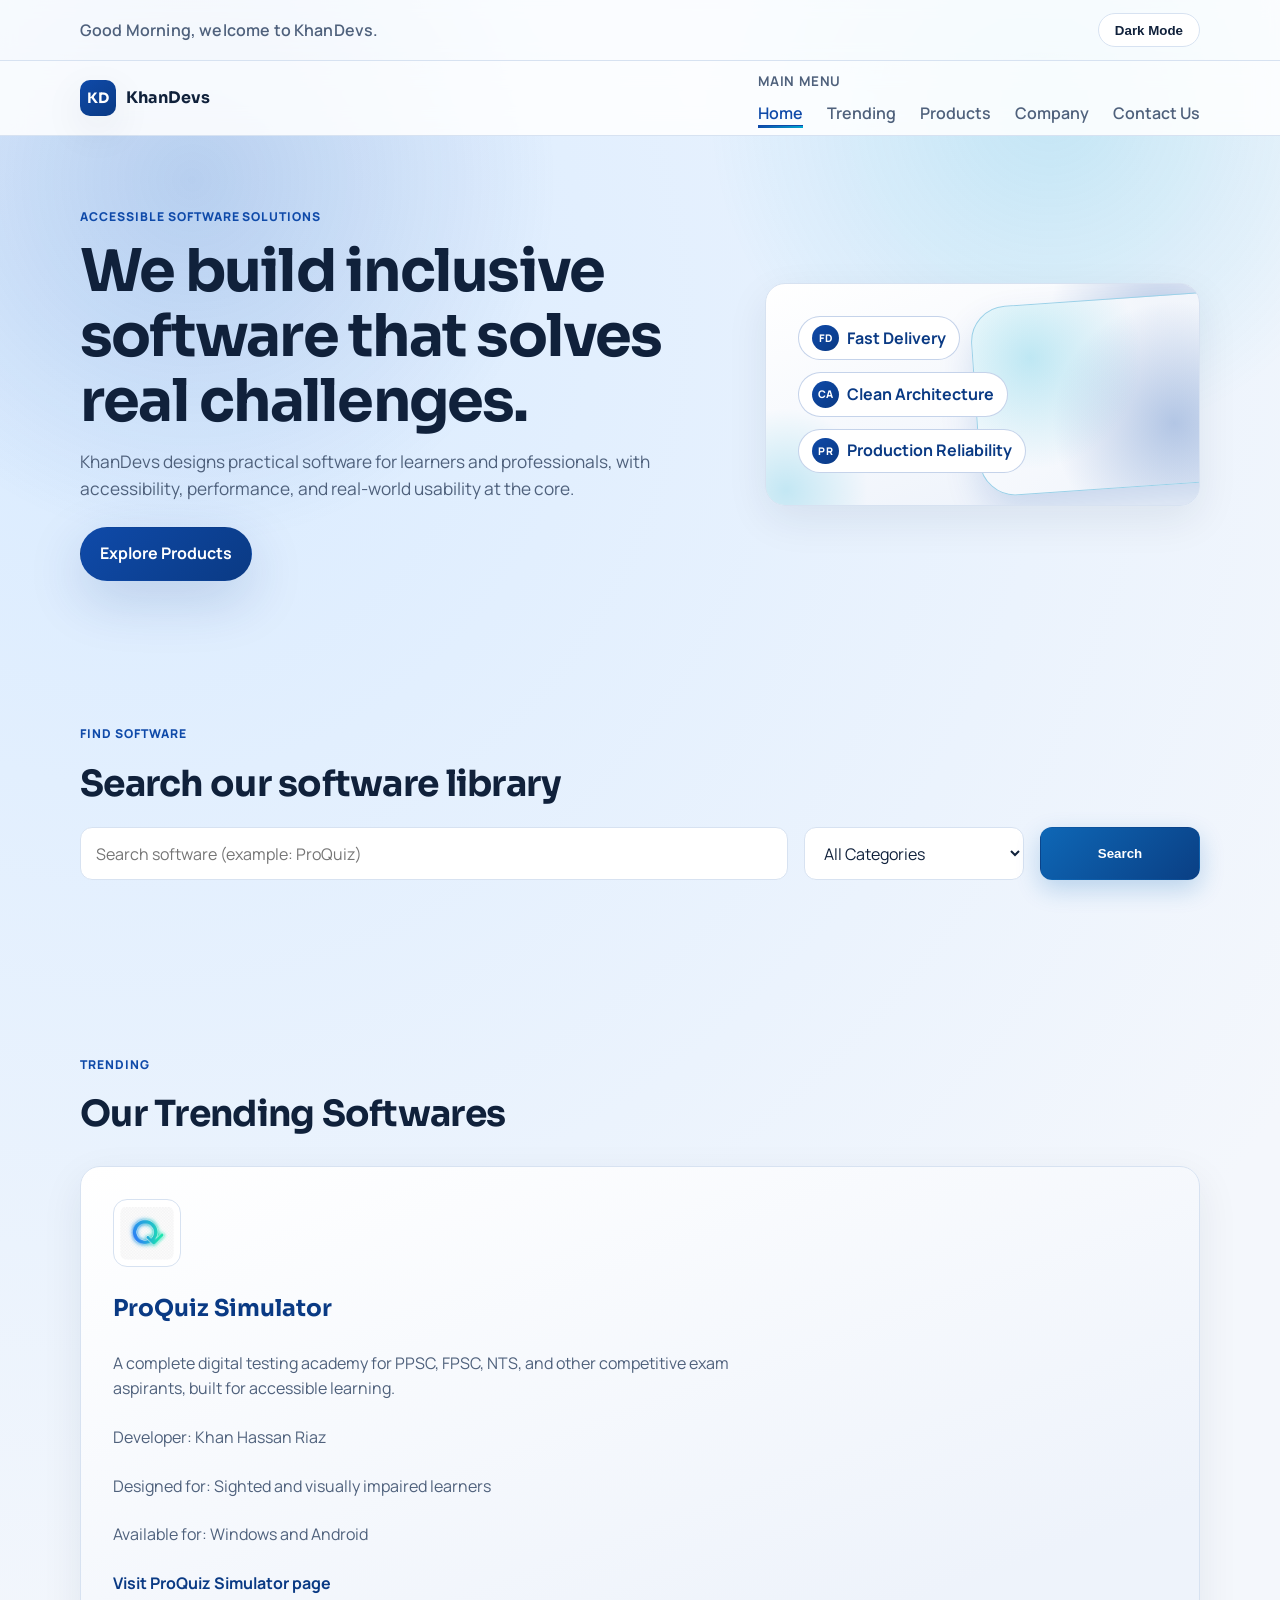
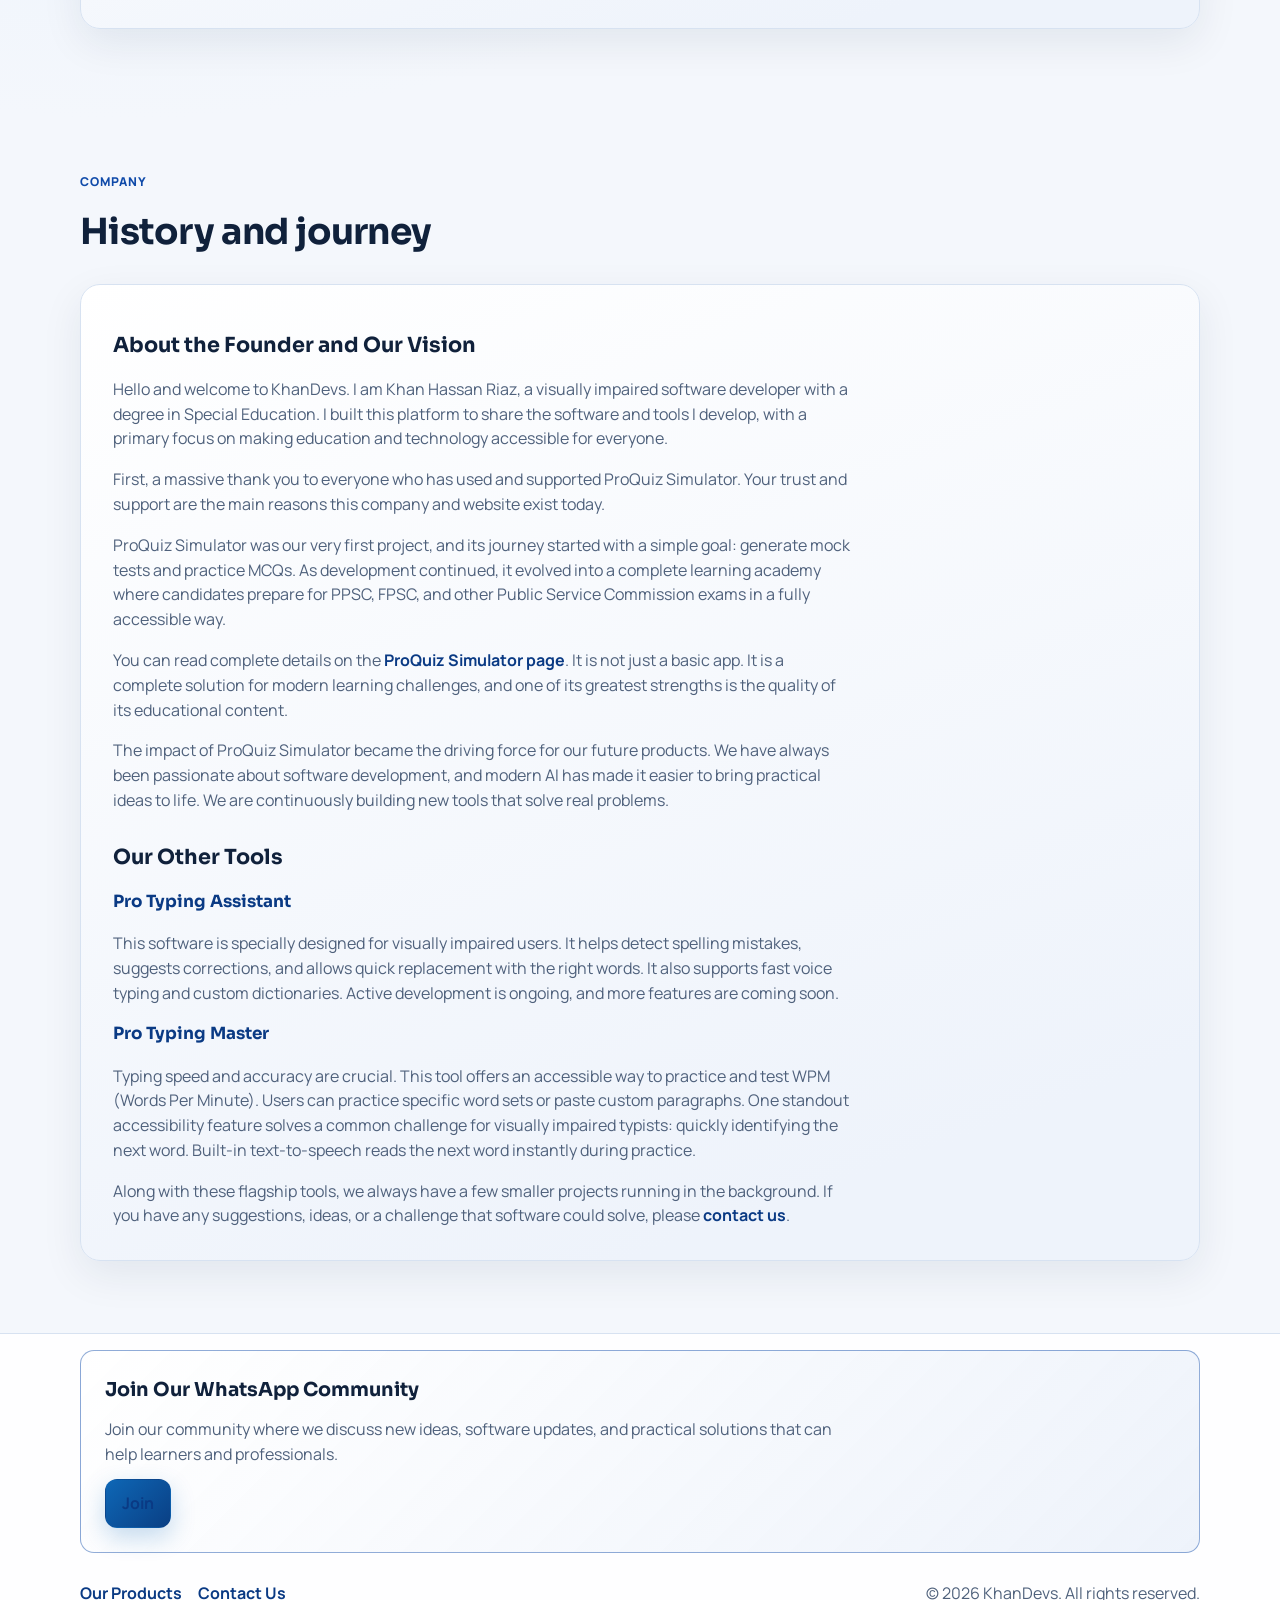
==== index.html @ a658eaf3 "Initial website commit" ====
<!DOCTYPE html>
<html lang="en">
  <head>
          <meta charset="UTF-8" />
          <meta name="viewport" content="width=device-width, initial-scale=1.0" />
          <meta
            name="description"
            content="KhanDevs builds high-quality software solutions for modern businesses."
          />
          <meta name="keywords" content="KhanDevs, software development, ProQuiz Simulator, enterprise software" />
          <meta property="og:type" content="website" />
          <meta property="og:title" content="KhanDevs | High-Quality Software Solutions" />
          <meta property="og:description" content="KhanDevs builds high-quality software solutions for modern businesses." />
          <meta property="og:url" content="index.html" />
          <meta property="og:site_name" content="KhanDevs" />
          <meta name="twitter:card" content="summary_large_image" />
          <meta name="twitter:title" content="KhanDevs | High-Quality Software Solutions" />
          <meta name="twitter:description" content="KhanDevs builds high-quality software solutions for modern businesses." />
          <title>KhanDevs | High-Quality Software Solutions</title>
          <link rel="preconnect" href="https://fonts.googleapis.com" />
          <link rel="preconnect" href="https://fonts.gstatic.com" crossorigin />
          <link
            href="https://fonts.googleapis.com/css2?family=Manrope:wght@400;500;600;700;800&family=Sora:wght@500;600;700;800&display=swap"
            rel="stylesheet"
          />
          <link rel="stylesheet" href="style.css" />
        </head>
        <body>
          <div class="ambient" aria-hidden="true"></div>

          <div class="greeting-strip">
            <div class="greeting-inner container">
              <p id="greeting-text" role="status" aria-live="polite">Good Day, welcome to KhanDevs.</p>
              <button id="theme-toggle" class="ghost-btn" type="button" aria-pressed="false">
                <span id="theme-toggle-label">Dark Mode</span>
              </button>
              <span id="theme-status" class="visually-hidden" role="status" aria-live="polite">
                Currently in light mode.
              </span>
            </div>
          </div>

          <header class="site-header" id="home">
            <div class="container nav-wrap">
              <a class="brand" href="#home" aria-label="KhanDevs home">
                <span class="brand-mark">KD</span>
                <span class="brand-name">KhanDevs</span>
              </a>

              <button
                class="nav-toggle"
                type="button"
                aria-label="Toggle navigation menu"
                aria-expanded="false"
                aria-controls="primary-nav-index"
                data-nav-toggle
              >
                &#9776;
              </button>

              <nav id="primary-nav-index" aria-label="Primary navigation" data-nav-panel>
                <p class="menu-heading">Main Menu</p>
                <ul class="nav-list">
                  <li><a href="#home">Home</a></li>
                  <li><a href="#trending">Trending</a></li>
                  <li><a href="products.html">Products</a></li>
                  <li><a href="#company">Company</a></li>
                  <li><a href="contact.html">Contact Us</a></li>
                </ul>
              </nav>
            </div>
          </header>

          <main>
            <section class="hero section container" aria-labelledby="hero-title">
              <div class="hero-content">
                <p class="eyebrow">Accessible Software Solutions</p>
                <h1 id="hero-title">We build inclusive software that solves real challenges.</h1>
                <p class="hero-copy">
                  KhanDevs designs practical software for learners and professionals,
                  with accessibility, performance, and real-world usability at the core.
                </p>
                <a class="primary-cta" href="products.html">Explore Products</a>
              </div>

              <div class="hero-panel" aria-hidden="true">
                <div class="hero-visual"></div>
                <div class="hero-chips">
                  <div class="hero-chip"><span class="chip-icon" aria-hidden="true">FD</span>Fast Delivery</div>
                  <div class="hero-chip"><span class="chip-icon" aria-hidden="true">CA</span>Clean Architecture</div>
                  <div class="hero-chip"><span class="chip-icon" aria-hidden="true">PR</span>Production Reliability</div>
                </div>
              </div>
            </section>

            <section class="section container" aria-labelledby="search-title">
              <div class="section-heading compact-heading">
                <p class="eyebrow">Find Software</p>
                <h2 id="search-title">Search our software library</h2>
              </div>
              <form class="software-search" data-search-form>
                <label class="visually-hidden" for="software-query-main">Software name</label>
                <input
                  id="software-query-main"
                  name="software-query"
                  type="search"
                  placeholder="Search software (example: ProQuiz)"
                />
                <label class="visually-hidden" for="software-category-main">Category</label>
                <select id="software-category-main" name="software-category">
                  <option value="all">All Categories</option>
                  <option value="windows">Windows</option>
                  <option value="android">Android</option>
                </select>
                <button class="search-btn" type="submit">Search</button>
              </form>
              <p class="search-feedback" data-search-feedback aria-live="polite"></p>
              <section class="search-results-container" data-search-results hidden aria-labelledby="search-results-title-main">
                <h3 id="search-results-title-main">Search Results</h3>
                <p class="results-count" data-results-count aria-live="polite"></p>
                <div class="results-list" data-results-list></div>
              </section>
            </section>

            <section class="section container" id="trending" aria-labelledby="trending-title">
              <div class="section-heading">
                <p class="eyebrow">Trending</p>
                <h2 id="trending-title">Our Trending Softwares</h2>
              </div>

              <article class="software-card" aria-label="ProQuiz Simulator trending card">
                <img class="software-logo" src="icon.png" alt="ProQuiz Simulator logo" />
                <h3>
                  <a href="proquiz-simulator.html">ProQuiz Simulator</a>
                </h3>
                <p>
                  A complete digital testing academy for PPSC, FPSC, NTS, and other
                  competitive exam aspirants, built for accessible learning.
                </p>
                <p>Developer: Khan Hassan Riaz</p>
                <p>Designed for: Sighted and visually impaired learners</p>
                <p>Available for: Windows and Android</p>
                <a class="text-link" href="proquiz-simulator.html">Visit ProQuiz Simulator page</a>
              </article>
            </section>

            <section class="section container" id="company" aria-labelledby="company-title">
              <div class="section-heading">
                <p class="eyebrow">Company</p>
                <h2 id="company-title">History and journey</h2>
              </div>

              <div class="company-story" role="region" aria-label="Company history and founder vision">
                <h3>About the Founder and Our Vision</h3>
                <p>
                  Hello and welcome to KhanDevs. I am Khan Hassan Riaz, a visually
                  impaired software developer with a degree in Special Education. I
                  built this platform to share the software and tools I develop,
                  with a primary focus on making education and technology accessible
                  for everyone.
                </p>
                <p>
                  First, a massive thank you to everyone who has used and supported
                  ProQuiz Simulator. Your trust and support are the main reasons
                  this company and website exist today.
                </p>
                <p>
                  ProQuiz Simulator was our very first project, and its journey
                  started with a simple goal: generate mock tests and practice MCQs.
                  As development continued, it evolved into a complete learning
                  academy where candidates prepare for PPSC, FPSC, and other Public
                  Service Commission exams in a fully accessible way.
                </p>
                <p>
                  You can read complete details on the
                  <a class="text-link" href="proquiz-simulator.html">ProQuiz Simulator page</a>.
                  It is not just a basic app. It is a complete solution for modern
                  learning challenges, and one of its greatest strengths is the
                  quality of its educational content.
                </p>
                <p>
                  The impact of ProQuiz Simulator became the driving force for our
                  future products. We have always been passionate about software
                  development, and modern AI has made it easier to bring practical
                  ideas to life. We are continuously building new tools that solve
                  real problems.
                </p>

                <h3>Our Other Tools</h3>
                <h4>Pro Typing Assistant</h4>
                <p>
                  This software is specially designed for visually impaired users.
                  It helps detect spelling mistakes, suggests corrections, and
                  allows quick replacement with the right words. It also supports
                  fast voice typing and custom dictionaries. Active development is
                  ongoing, and more features are coming soon.
                </p>

                <h4>Pro Typing Master</h4>
                <p>
                  Typing speed and accuracy are crucial. This tool offers an
                  accessible way to practice and test WPM (Words Per Minute). Users
                  can practice specific word sets or paste custom paragraphs. One
                  standout accessibility feature solves a common challenge for
                  visually impaired typists: quickly identifying the next word.
                  Built-in text-to-speech reads the next word instantly during
                  practice.
                </p>

                <p>
                  Along with these flagship tools, we always have a few smaller
                  projects running in the background. If you have any suggestions,
                  ideas, or a challenge that software could solve, please
                  <a class="text-link" href="contact.html">contact us</a>.
                </p>
              </div>
            </section>
          </main>

          <footer class="site-footer" id="contact">
            <div class="container footer-wrap">
              <div class="community-cta" aria-label="WhatsApp community invitation">
                <h3>Join Our WhatsApp Community</h3>
                <p>
                  Join our community where we discuss new ideas, software updates,
                  and practical solutions that can help learners and professionals.
                </p>
                <a
                  class="community-btn"
                  href="https://chat.whatsapp.com/LobEXdSGGk80veU21Qr4wk?mode=gi_t"
                  target="_blank"
                  rel="noopener noreferrer"
                >
                  Join
                </a>
              </div>
              <div class="footer-links">
                <a href="products.html">Our Products</a>
                <a href="contact.html">Contact Us</a>
              </div>
              <p>&copy; 2026 KhanDevs. All rights reserved.</p>
            </div>
          </footer>

          <script src="script.js" defer></script>
        </body>
      </html>
---- style.css ----
:root {
  --bg: #f4f7fc;
  --surface: #ffffff;
  --surface-soft: #eef3fb;
  --ink: #10213b;
  --ink-muted: #4f617c;
  --line: #d7e2f1;
  --brand: #0f4aa9;
  --brand-strong: #0a3a84;
  --accent: #00a7d1;
  --success: #0d8f5b;
  --danger: #b42335;
  --radius-lg: 20px;
  --radius-md: 14px;
  --shadow-soft: 0 14px 42px rgba(16, 33, 59, 0.08);
  --shadow-strong: 0 18px 55px rgba(10, 58, 132, 0.18);
  --content-width: 1120px;
  --space-1: 0.5rem;
  --space-2: 0.75rem;
  --space-3: 1rem;
  --space-4: 1.5rem;
  --space-5: 2rem;
  --space-6: 3rem;
  --space-7: 4.5rem;
  --duration: 260ms;
  --duration-fast: 180ms;
  --duration-slow: 520ms;
}

[data-theme="dark"] {
  --bg: #08101e;
  --surface: #0e1a2d;
  --surface-soft: #13243d;
  --ink: #e7edf9;
  --ink-muted: #a8b4cc;
  --line: #1f3353;
  --brand: #4b8cff;
  --brand-strong: #2f6dd5;
  --accent: #4ed4ff;
  --shadow-soft: 0 18px 44px rgba(0, 0, 0, 0.34);
  --shadow-strong: 0 22px 60px rgba(0, 0, 0, 0.45);
}

* {
  box-sizing: border-box;
}

html {
  scroll-behavior: smooth;
}

body {
  margin: 0;
  color: var(--ink);
  background: radial-gradient(circle at 10% 10%, #d9ebff 0%, var(--bg) 45%),
    linear-gradient(180deg, #f7faff 0%, var(--bg) 100%);
  font-family: "Manrope", "Segoe UI", sans-serif;
  line-height: 1.55;
  min-height: 100vh;
  transition: background var(--duration) ease, color var(--duration) ease;
}

[data-theme="dark"] body {
  background: radial-gradient(circle at 12% 6%, rgba(73, 136, 255, 0.2), transparent 25%),
    radial-gradient(circle at 86% 11%, rgba(52, 205, 255, 0.16), transparent 23%),
    var(--bg);
}

.ambient {
  position: fixed;
  inset: 0;
  pointer-events: none;
  z-index: -1;
  background-image: radial-gradient(circle at 15% 20%, rgba(15, 74, 169, 0.18), transparent 28%),
    radial-gradient(circle at 82% 12%, rgba(0, 167, 209, 0.17), transparent 26%);
  animation: ambient-drift 18s ease-in-out infinite alternate;
}

[data-theme="dark"] .ambient {
  background-image: radial-gradient(circle at 15% 20%, rgba(69, 129, 255, 0.22), transparent 30%),
    radial-gradient(circle at 82% 12%, rgba(26, 197, 255, 0.2), transparent 29%);
}

.container {
  width: min(100% - 2rem, var(--content-width));
  margin-inline: auto;
}

.section {
  padding: var(--space-7) 0;
  animation: rise-in var(--duration) ease both;
}

.section.reveal-ready {
  opacity: 0;
  transform: translateY(24px);
}

.section.reveal-visible {
  animation: reveal-up var(--duration-slow) ease both;
}

.greeting-strip {
  border-bottom: 1px solid var(--line);
  background: color-mix(in srgb, var(--surface) 80%, transparent);
  backdrop-filter: blur(8px);
}

.greeting-inner {
  display: flex;
  align-items: center;
  justify-content: space-between;
  gap: var(--space-3);
  padding: 0.8rem 0;
}

.greeting-strip p {
  margin: 0;
  padding: 0;
  color: var(--ink-muted);
  font-weight: 600;
  letter-spacing: 0.01em;
}

.site-header {
  position: sticky;
  top: 0;
  z-index: 20;
  border-bottom: 1px solid var(--line);
  background: color-mix(in srgb, var(--surface) 86%, transparent);
  backdrop-filter: blur(12px);
}

.nav-wrap {
  display: flex;
  justify-content: space-between;
  align-items: center;
  min-height: 74px;
  gap: var(--space-3);
}

.brand {
  display: inline-flex;
  align-items: center;
  gap: 0.65rem;
  text-decoration: none;
  color: var(--ink);
  font-family: "Sora", "Segoe UI", sans-serif;
  font-weight: 700;
}

.brand-mark {
  display: inline-flex;
  align-items: center;
  justify-content: center;
  width: 36px;
  height: 36px;
  border-radius: 10px;
  color: #ffffff;
  background: linear-gradient(145deg, var(--brand), var(--brand-strong));
  box-shadow: var(--shadow-soft);
  font-size: 0.9rem;
}

.nav-list {
  list-style: none;
  display: flex;
  gap: var(--space-4);
  padding: 0;
  margin: 0;
}

.nav-list a {
  position: relative;
  color: var(--ink-muted);
  text-decoration: none;
  font-weight: 600;
  transition: color var(--duration) ease;
}

.nav-list a::after {
  content: "";
  position: absolute;
  left: 0;
  bottom: -0.28rem;
  width: 100%;
  height: 2px;
  transform: scaleX(0);
  transform-origin: left;
  transition: transform var(--duration-fast) ease;
  background: linear-gradient(90deg, var(--brand), var(--accent));
}

.nav-list a:hover,
.nav-list a:focus-visible {
  color: var(--brand);
}

.nav-list a:hover::after,
.nav-list a:focus-visible::after,
.nav-list a.is-active::after {
  transform: scaleX(1);
}

.nav-list a.is-active {
  color: var(--brand);
  text-decoration: underline;
  text-underline-offset: 0.35rem;
  text-decoration-thickness: 2px;
}

.menu-heading {
  margin: 0 0 0.55rem;
  color: var(--ink-muted);
  font-size: 0.84rem;
  font-weight: 700;
  text-transform: uppercase;
  letter-spacing: 0.06em;
}

.nav-toggle {
  display: none;
  width: 42px;
  height: 42px;
  border-radius: 10px;
  border: 1px solid var(--line);
  background: var(--surface);
  color: var(--ink);
  cursor: pointer;
  align-items: center;
  justify-content: center;
  font-size: 1.2rem;
  line-height: 1;
}

.nav-toggle:hover,
.nav-toggle:focus-visible {
  border-color: var(--brand);
}

.ghost-btn {
  border: 1px solid var(--line);
  background: var(--surface);
  color: var(--ink);
  font-weight: 700;
  border-radius: 999px;
  padding: 0.55rem 1rem;
  cursor: pointer;
  transition: transform var(--duration) ease, box-shadow var(--duration) ease,
    border-color var(--duration) ease;
}

.ghost-btn:hover,
.ghost-btn:focus-visible {
  transform: translateY(-1px) scale(1.02);
  box-shadow: var(--shadow-soft);
  border-color: var(--brand);
}

.hero {
  display: grid;
  gap: var(--space-5);
  align-items: center;
  padding-top: var(--space-7);
}

.eyebrow {
  margin: 0 0 var(--space-2);
  color: var(--brand);
  font-weight: 800;
  letter-spacing: 0.08em;
  text-transform: uppercase;
  font-size: 0.76rem;
}

.hero h1 {
  margin: 0;
  font-family: "Sora", "Segoe UI", sans-serif;
  font-size: clamp(2.05rem, 4.6vw, 3.75rem);
  letter-spacing: -0.03em;
  line-height: 1.1;
  max-width: 16ch;
}

.hero-copy {
  max-width: 58ch;
  font-size: 1.08rem;
  color: var(--ink-muted);
  margin: var(--space-3) 0 var(--space-4);
}

.primary-cta,
.search-btn,
.download-btn {
  position: relative;
  overflow: hidden;
  display: inline-flex;
  align-items: center;
  justify-content: center;
  text-decoration: none;
  font-weight: 700;
  color: #ffffff;
  border: 1px solid transparent;
  transition: transform var(--duration) ease, filter var(--duration) ease,
    box-shadow var(--duration) ease;
}

.primary-cta {
  background: linear-gradient(135deg, var(--brand), var(--brand-strong));
  border-radius: 999px;
  padding: 0.85rem 1.2rem;
  box-shadow: var(--shadow-strong);
}

.search-btn,
.download-btn {
  background: linear-gradient(135deg, #0e67b6, #0a3f84);
  border-radius: 12px;
  padding: 0.85rem 1rem;
  box-shadow: 0 9px 24px rgba(14, 103, 182, 0.24);
}

.primary-cta:hover,
.primary-cta:focus-visible,
.search-btn:hover,
.search-btn:focus-visible,
.download-btn:hover,
.download-btn:focus-visible {
  transform: translateY(-2px) scale(1.02);
  filter: brightness(1.06);
  box-shadow: 0 14px 30px rgba(14, 103, 182, 0.3);
}

.secondary-btn {
  background: linear-gradient(135deg, #006f85, #0b4f77);
}

.hero-panel,
.software-card,
.product-card,
.company-placeholder,
.contact-card,
.detail-card,
.search-shell {
  border: 1px solid var(--line);
  border-radius: var(--radius-lg);
  background: linear-gradient(160deg, var(--surface) 0%, var(--surface-soft) 85%);
  box-shadow: var(--shadow-soft);
}

.hero-panel {
  position: relative;
  overflow: hidden;
  padding: var(--space-5);
  display: grid;
  gap: var(--space-3);
}

.hero-panel::before,
.hero-panel::after {
  content: "";
  position: absolute;
  border-radius: 50%;
  pointer-events: none;
}

.hero-panel::before {
  width: 220px;
  height: 220px;
  right: -70px;
  top: -80px;
  background: radial-gradient(circle, rgba(15, 74, 169, 0.22), transparent 70%);
  animation: float-shape 9s ease-in-out infinite;
}

.hero-panel::after {
  width: 170px;
  height: 170px;
  left: -65px;
  bottom: -70px;
  background: radial-gradient(circle, rgba(0, 167, 209, 0.2), transparent 68%);
  animation: float-shape 11s ease-in-out infinite reverse;
}

.hero-chip {
  display: inline-flex;
  align-items: center;
  gap: 0.5rem;
  width: fit-content;
  padding: 0.5rem 0.85rem;
  border-radius: 999px;
  background: var(--surface);
  color: var(--brand-strong);
  border: 1px solid color-mix(in srgb, var(--brand) 24%, transparent);
  font-weight: 700;
}

.hero-chips {
  position: relative;
  z-index: 2;
  display: grid;
  gap: var(--space-2);
}

.hero-visual {
  position: absolute;
  right: -36px;
  top: 50%;
  width: 260px;
  height: 190px;
  border-radius: 36px;
  border: 1px solid color-mix(in srgb, var(--accent) 28%, var(--line));
  background:
    radial-gradient(circle at 22% 28%, color-mix(in srgb, var(--accent) 24%, transparent), transparent 46%),
    radial-gradient(circle at 76% 68%, color-mix(in srgb, var(--brand) 28%, transparent), transparent 52%),
    linear-gradient(140deg, color-mix(in srgb, var(--surface) 86%, transparent), color-mix(in srgb, var(--surface-soft) 88%, transparent));
  transform: translateY(-50%) rotate(-4deg);
  box-shadow: 0 18px 36px color-mix(in srgb, var(--brand) 16%, transparent);
}

.chip-icon {
  display: inline-flex;
  align-items: center;
  justify-content: center;
  width: 1.65rem;
  height: 1.65rem;
  border-radius: 999px;
  font-size: 0.66rem;
  font-weight: 800;
  letter-spacing: 0.03em;
  color: #ffffff;
  background: linear-gradient(135deg, var(--brand), var(--brand-strong));
}

.section-heading h2 {
  margin: 0;
  font-family: "Sora", "Segoe UI", sans-serif;
  letter-spacing: -0.02em;
  font-size: clamp(1.55rem, 3.2vw, 2.25rem);
}

.compact-heading {
  margin-bottom: var(--space-3);
}

.software-search {
  display: grid;
  gap: var(--space-3);
  grid-template-columns: 1fr;
}

.software-search input,
.software-search select {
  width: 100%;
  border: 1px solid var(--line);
  background: var(--surface);
  color: var(--ink);
  border-radius: 12px;
  padding: 0.82rem 0.95rem;
  font: inherit;
  transition: border-color var(--duration-fast) ease, box-shadow var(--duration-fast) ease,
    transform var(--duration-fast) ease;
}

.software-search input:focus-visible,
.software-search select:focus-visible {
  border-color: color-mix(in srgb, var(--brand) 55%, var(--line));
  box-shadow: 0 0 0 3px color-mix(in srgb, var(--accent) 22%, transparent),
    0 8px 22px color-mix(in srgb, var(--brand) 18%, transparent);
  transform: translateY(-1px);
}

.search-feedback {
  margin: var(--space-2) 0 0;
  color: var(--ink-muted);
  min-height: 1.2rem;
}

.search-results-container {
  margin-top: var(--space-4);
  border: 1px solid var(--line);
  border-radius: var(--radius-md);
  background: linear-gradient(160deg, var(--surface) 0%, var(--surface-soft) 85%);
  box-shadow: var(--shadow-soft);
  padding: var(--space-4);
}

.search-results-container h3 {
  margin: 0;
  font-family: "Sora", "Segoe UI", sans-serif;
  font-size: 1.12rem;
}

.results-count {
  margin: var(--space-2) 0 0;
  color: var(--ink-muted);
  font-weight: 700;
}

.results-list {
  margin-top: var(--space-3);
  display: grid;
  gap: var(--space-3);
}

.search-empty-state {
  border: 1px dashed color-mix(in srgb, var(--brand) 28%, var(--line));
  border-radius: 14px;
  background: linear-gradient(160deg, color-mix(in srgb, var(--surface) 92%, transparent), var(--surface-soft));
  padding: var(--space-5);
  text-align: center;
  display: grid;
  gap: var(--space-2);
  place-items: center;
}

.search-empty-icon {
  margin: 0;
  width: 2.5rem;
  height: 2.5rem;
  border-radius: 999px;
  display: inline-flex;
  align-items: center;
  justify-content: center;
  font-size: 0.72rem;
  font-weight: 800;
  letter-spacing: 0.05em;
  color: #ffffff;
  background: linear-gradient(135deg, var(--brand), var(--brand-strong));
}

.search-empty-text {
  margin: 0;
  max-width: 52ch;
  color: var(--ink-muted);
}

.result-item {
  display: grid;
  grid-template-columns: 56px 1fr;
  gap: var(--space-3);
  align-items: start;
  border: 1px solid color-mix(in srgb, var(--brand) 18%, var(--line));
  border-radius: 12px;
  background: var(--surface);
  padding: var(--space-3);
  transition: transform var(--duration-fast) ease, box-shadow var(--duration-fast) ease;
}

.result-item.is-entering {
  animation: result-enter 420ms ease both;
}

.result-logo,
.result-logo-placeholder {
  width: 56px;
  height: 56px;
  border-radius: 12px;
  border: 1px solid var(--line);
  background: var(--surface-soft);
}

.result-logo {
  object-fit: contain;
  padding: 0.3rem;
}

.result-logo-placeholder {
  opacity: 0.3;
}

.result-copy {
  display: grid;
  gap: 0;
}

.result-heading {
  margin: 0;
  font-family: "Sora", "Segoe UI", sans-serif;
  font-size: 1.05rem;
}

.result-heading a {
  color: var(--brand-strong);
  text-decoration: none;
}

.result-heading a:hover,
.result-heading a:focus-visible {
  text-decoration: underline;
  text-underline-offset: 0.18rem;
}

.result-desc,
.result-meta {
  margin: var(--space-2) 0 0;
  color: var(--ink-muted);
}

.result-meta {
  font-size: 0.92rem;
}

.coming-soon-badge {
  display: inline-block;
  margin-left: 0.45rem;
  border-radius: 999px;
  padding: 0.15rem 0.55rem;
  font-size: 0.76rem;
  color: #ffffff;
  background: linear-gradient(135deg, #0e67b6, #0a3f84);
  vertical-align: middle;
}

@media (max-width: 540px) {
  .result-item {
    grid-template-columns: 1fr;
  }

  .result-logo,
  .result-logo-placeholder {
    width: 48px;
    height: 48px;
  }
}

.software-card,
.product-card,
.detail-card,
.contact-card {
  margin-top: var(--space-4);
  display: grid;
  gap: var(--space-4);
  padding: var(--space-5);
  transition: transform var(--duration) ease, box-shadow var(--duration) ease;
}

.software-card:hover,
.product-card:hover,
.detail-card:hover,
.contact-card:hover {
  transform: translateY(-5px) scale(1.01);
  box-shadow: var(--shadow-strong), 0 0 32px color-mix(in srgb, var(--brand) 24%, transparent);
}

.software-card h3,
.product-main h3,
.detail-card h3,
.contact-card h3 {
  margin: 0;
  font-family: "Sora", "Segoe UI", sans-serif;
  font-size: 1.45rem;
}

.contact-card h3 {
  display: inline-flex;
  align-items: center;
  gap: 0.6rem;
}

.contact-badge {
  width: 2rem;
  height: 2rem;
  border-radius: 10px;
  display: inline-flex;
  align-items: center;
  justify-content: center;
  font-size: 0.66rem;
  font-weight: 800;
  letter-spacing: 0.04em;
  color: #ffffff;
  background: linear-gradient(135deg, var(--brand), var(--brand-strong));
  box-shadow: 0 8px 16px color-mix(in srgb, var(--brand) 24%, transparent);
  transition: transform var(--duration-fast) ease, box-shadow var(--duration-fast) ease;
}

.contact-card:hover .contact-badge {
  transform: translateY(-1px) rotate(-4deg);
  box-shadow: 0 12px 20px color-mix(in srgb, var(--brand) 28%, transparent);
}

.contact-whatsapp .contact-badge {
  background: linear-gradient(135deg, #15b968, #0d8f5b);
}

.contact-email .contact-badge {
  background: linear-gradient(135deg, #0e67b6, #0a3f84);
}

.contact-youtube .contact-badge {
  background: linear-gradient(135deg, #d32f2f, #9f1d1d);
}

.contact-linkedin .contact-badge {
  background: linear-gradient(135deg, #2378c3, #16589a);
}

.contact-facebook .contact-badge {
  background: linear-gradient(135deg, #3869f6, #2747ae);
}

.software-card p,
.product-main p,
.detail-card p,
.contact-card p {
  margin: 0;
  color: var(--ink-muted);
  max-width: 64ch;
}

.text-link,
.software-card h3 a,
.product-main h3 a,
.detail-card h3 a {
  color: var(--brand-strong);
  font-weight: 700;
  text-decoration: none;
}

.software-meta-list {
  margin: var(--space-3) 0;
  padding-left: 1rem;
  color: var(--ink-muted);
}

.detail-content {
  display: grid;
  gap: var(--space-3);
}

.detail-content h2,
.downloads-title {
  margin: var(--space-2) 0 0;
  font-family: "Sora", "Segoe UI", sans-serif;
  letter-spacing: -0.02em;
  font-size: clamp(1.2rem, 2vw, 1.5rem);
}

.detail-content h3 {
  margin: var(--space-2) 0 0;
  font-family: "Sora", "Segoe UI", sans-serif;
  font-size: 1.06rem;
}

.feature-list {
  margin: 0;
  padding-left: 1.2rem;
  color: var(--ink-muted);
}

.feature-list li {
  margin-bottom: 0.3rem;
}

.software-logo {
  width: 68px;
  height: 68px;
  object-fit: contain;
  border-radius: 14px;
  border: 1px solid var(--line);
  background: var(--surface);
  padding: 0.4rem;
  transition: transform var(--duration-fast) ease, box-shadow var(--duration-fast) ease;
}

.software-logo:hover,
.software-card:hover .software-logo,
.result-item:hover .result-logo {
  transform: scale(1.06) rotate(2deg);
  box-shadow: 0 10px 24px color-mix(in srgb, var(--brand) 24%, transparent);
}

.result-logo {
  transition: transform var(--duration-fast) ease, box-shadow var(--duration-fast) ease;
}

.software-logo-large {
  width: 100px;
  height: 100px;
  margin-top: var(--space-4);
}

.product-meta,
.downloads-stack {
  display: grid;
  gap: var(--space-3);
  align-content: start;
}

.downloads-title {
  margin-top: 0;
}

.download-btn[aria-disabled="true"] {
  pointer-events: none;
  opacity: 0.55;
  box-shadow: none;
}

.release-status {
  margin: 0;
  color: var(--ink-muted);
  font-size: 0.94rem;
}

.release-status.ok {
  color: var(--success);
}

.release-status.error {
  color: var(--danger);
}

.release-status.is-hidden {
  display: none;
}

.company-placeholder {
  margin-top: var(--space-4);
  min-height: 190px;
  border: 1px dashed color-mix(in srgb, var(--brand) 45%, transparent);
  display: grid;
  place-items: center;
  text-align: center;
  padding: var(--space-5);
}

.company-placeholder p {
  margin: 0;
  max-width: 48ch;
  color: var(--ink-muted);
  font-weight: 600;
}

.company-story {
  margin-top: var(--space-4);
  border: 1px solid var(--line);
  border-radius: var(--radius-lg);
  background: linear-gradient(160deg, var(--surface) 0%, var(--surface-soft) 85%);
  box-shadow: var(--shadow-soft);
  padding: var(--space-5);
  display: grid;
  gap: var(--space-3);
}

.company-story h3,
.company-story h4 {
  margin: 0;
  font-family: "Sora", "Segoe UI", sans-serif;
}

.company-story h3 {
  font-size: 1.3rem;
  margin-top: var(--space-2);
}

.company-story h4 {
  font-size: 1.05rem;
  color: var(--brand-strong);
}

.company-story p {
  margin: 0;
  color: var(--ink-muted);
  max-width: 74ch;
}

.stack-grid {
  display: grid;
  gap: var(--space-4);
}

.contact-link {
  display: inline-block;
  width: fit-content;
  color: var(--brand-strong);
  font-weight: 700;
  text-decoration: none;
}

.site-footer {
  border-top: 1px solid var(--line);
  background: color-mix(in srgb, var(--surface) 86%, transparent);
  backdrop-filter: blur(10px);
}

.footer-wrap {
  min-height: 72px;
  display: flex;
  flex-wrap: wrap;
  gap: var(--space-2);
  align-items: center;
  justify-content: space-between;
}

.footer-wrap p {
  margin: 0;
  color: var(--ink-muted);
}

.footer-links {
  display: inline-flex;
  flex-wrap: wrap;
  gap: var(--space-3);
}

.community-cta {
  width: 100%;
  border: 1px solid color-mix(in srgb, var(--brand) 45%, transparent);
  border-radius: var(--radius-md);
  background: linear-gradient(135deg, color-mix(in srgb, var(--surface) 88%, transparent), var(--surface-soft));
  padding: var(--space-4);
  display: grid;
  gap: var(--space-2);
  margin: var(--space-3) 0;
}

.community-cta h3 {
  margin: 0;
  font-family: "Sora", "Segoe UI", sans-serif;
  font-size: 1.2rem;
}

.community-cta p {
  margin: 0;
  color: var(--ink-muted);
  max-width: 76ch;
}

.community-btn,
.share-btn {
  display: inline-flex;
  width: fit-content;
  align-items: center;
  justify-content: center;
  border: 1px solid transparent;
  border-radius: 12px;
  background: linear-gradient(135deg, #0e67b6, #0a3f84);
  color: #ffffff;
  font-weight: 700;
  text-decoration: none;
  padding: 0.72rem 1rem;
  cursor: pointer;
  box-shadow: 0 9px 24px rgba(14, 103, 182, 0.24);
  transition: transform var(--duration) ease, filter var(--duration) ease,
    box-shadow var(--duration) ease;
}

.community-btn:hover,
.community-btn:focus-visible,
.share-btn:hover,
.share-btn:focus-visible {
  transform: translateY(-2px) scale(1.02);
  filter: brightness(1.06);
  box-shadow: 0 14px 30px rgba(14, 103, 182, 0.3);
}

.product-mini-meta {
  margin: var(--space-2) 0 0;
  color: var(--ink-muted);
  font-weight: 700;
}

.share-panel {
  margin-top: var(--space-4);
  border: 1px solid var(--line);
  border-radius: var(--radius-md);
  background: linear-gradient(160deg, var(--surface) 0%, var(--surface-soft) 85%);
  padding: var(--space-4);
  display: grid;
  gap: var(--space-2);
}

.share-note,
.share-feedback {
  margin: 0;
  color: var(--ink-muted);
}

.footer-wrap a {
  color: var(--brand-strong);
  font-weight: 700;
  text-decoration: none;
}

.visually-hidden {
  position: absolute;
  width: 1px;
  height: 1px;
  padding: 0;
  margin: -1px;
  overflow: hidden;
  clip: rect(0, 0, 0, 0);
  border: 0;
}

a:focus-visible,
button:focus-visible,
input:focus-visible,
select:focus-visible {
  outline: 2px solid var(--accent);
  outline-offset: 3px;
}

.ripple-dot {
  position: absolute;
  border-radius: 999px;
  transform: scale(0);
  opacity: 0.5;
  background: rgba(255, 255, 255, 0.55);
  pointer-events: none;
  animation: ripple-burst 620ms ease-out forwards;
}

@keyframes rise-in {
  from {
    opacity: 0;
    transform: translateY(16px);
  }
  to {
    opacity: 1;
    transform: translateY(0);
  }
}

@keyframes reveal-up {
  from {
    opacity: 0;
    transform: translateY(24px);
  }
  to {
    opacity: 1;
    transform: translateY(0);
  }
}

@keyframes result-enter {
  from {
    opacity: 0;
    transform: translateY(10px) scale(0.985);
  }
  to {
    opacity: 1;
    transform: translateY(0) scale(1);
  }
}

@keyframes ripple-burst {
  to {
    transform: scale(1);
    opacity: 0;
  }
}

@keyframes ambient-drift {
  0% {
    transform: translate3d(0, 0, 0) scale(1);
    opacity: 1;
  }
  100% {
    transform: translate3d(14px, -12px, 0) scale(1.04);
    opacity: 0.9;
  }
}

@keyframes float-shape {
  0%,
  100% {
    transform: translateY(0px);
  }
  50% {
    transform: translateY(-10px);
  }
}

@media (min-width: 768px) {
  .hero {
    grid-template-columns: 1.2fr 0.8fr;
  }

  .product-card,
  .detail-card {
    grid-template-columns: 1.3fr 0.7fr;
    align-items: start;
  }

  .software-search {
    grid-template-columns: 1fr 220px 160px;
  }

  .stack-grid {
    grid-template-columns: 1fr 1fr;
  }
}

@media (max-width: 980px) {
  .hero-visual {
    width: 200px;
    height: 150px;
    right: -56px;
  }

  .nav-wrap {
    min-height: auto;
    flex-wrap: wrap;
    align-items: center;
    padding: 0.75rem 0;
    position: relative;
  }

  .nav-toggle {
    display: inline-flex;
  }

  .nav-tools {
    margin-left: auto;
  }

  .site-header nav {
    width: 100%;
    display: none;
    order: 4;
    border: 1px solid var(--line);
    border-radius: var(--radius-md);
    background: var(--surface);
    box-shadow: var(--shadow-soft);
    padding: var(--space-3);
    margin-top: var(--space-2);
  }

  .site-header nav.is-open {
    display: block;
  }

  .nav-list {
    gap: var(--space-2);
    flex-direction: column;
    align-items: flex-start;
  }
}

@media (max-width: 767px) {
  .hero-visual {
    display: none;
  }

  .greeting-inner {
    flex-wrap: wrap;
  }

  .greeting-inner .ghost-btn {
    margin-left: 0;
  }

  .software-search {
    grid-template-columns: 1fr;
  }
}

@media (prefers-reduced-motion: reduce) {
  *,
  *::before,
  *::after {
    animation-duration: 0.001ms !important;
    animation-iteration-count: 1 !important;
    transition-duration: 0.001ms !important;
    scroll-behavior: auto !important;
  }

  .section.reveal-ready {
    opacity: 1;
    transform: none;
  }
}
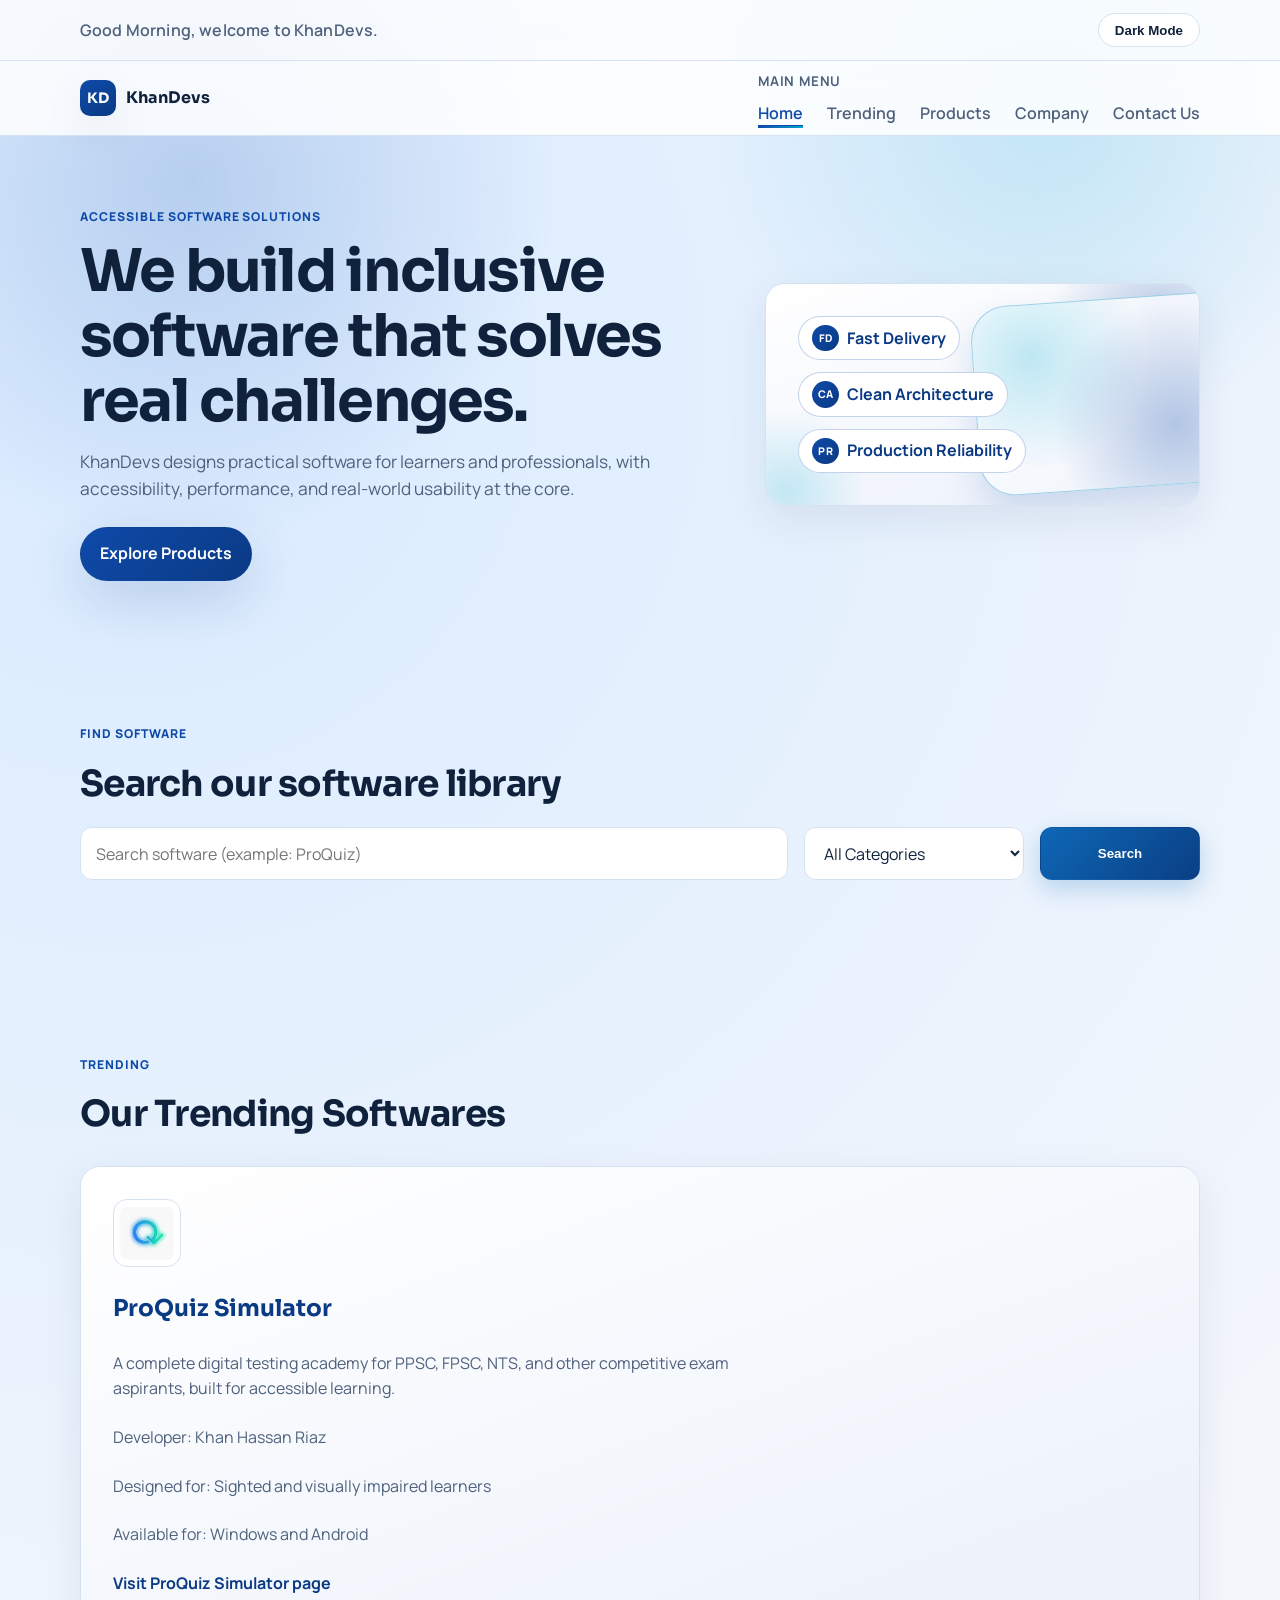
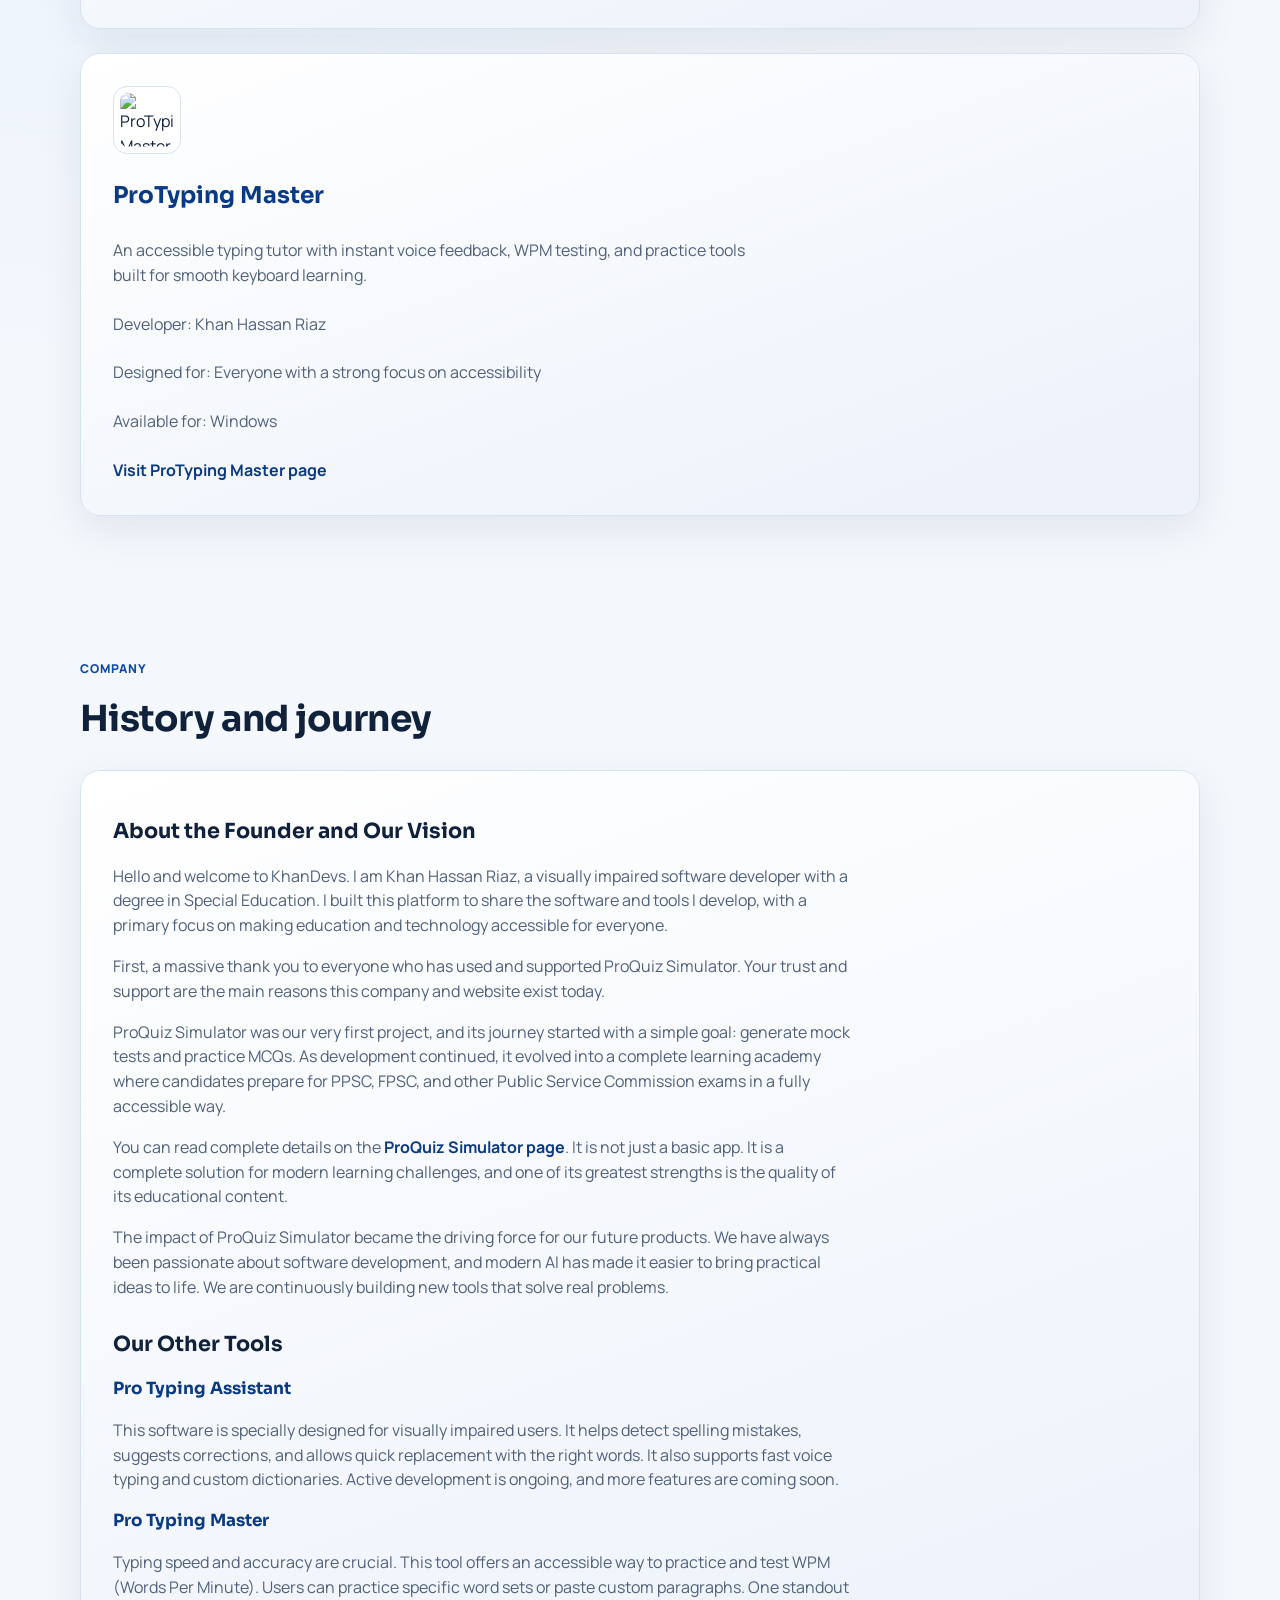
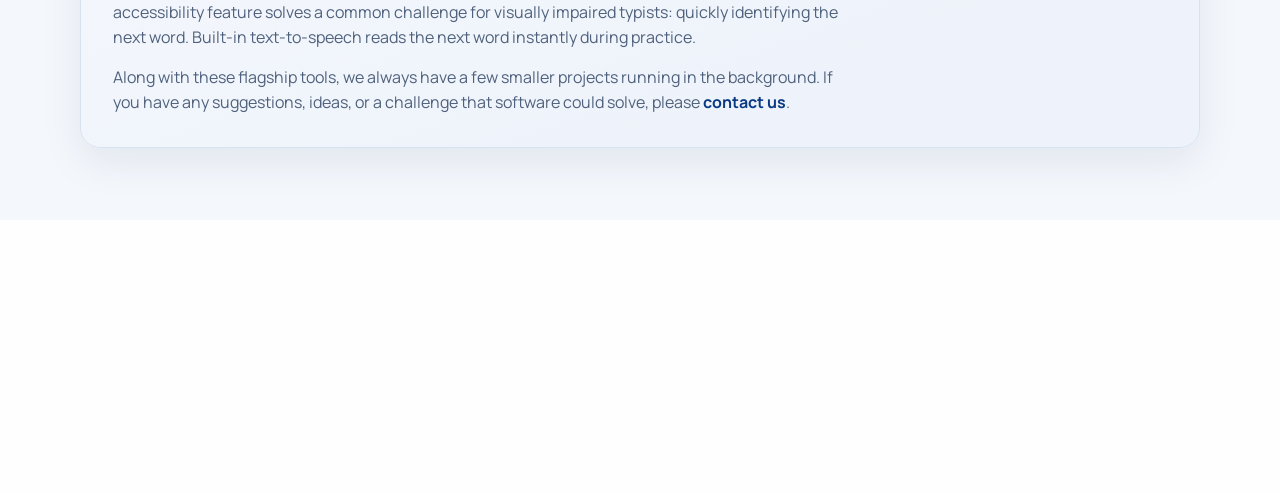
==== commit 0b36000f: "new tule added" ====
--- a/index.html
+++ b/index.html
@@ -142,6 +142,21 @@
                 <p>Available for: Windows and Android</p>
                 <a class="text-link" href="proquiz-simulator.html">Visit ProQuiz Simulator page</a>
               </article>
+
+              <article class="software-card" aria-label="ProTyping Master trending card">
+                <img class="software-logo" src="logo_ptm.png" alt="ProTyping Master logo" />
+                <h3>
+                  <a href="pro-typing-master.html">ProTyping Master</a>
+                </h3>
+                <p>
+                  An accessible typing tutor with instant voice feedback, WPM testing,
+                  and practice tools built for smooth keyboard learning.
+                </p>
+                <p>Developer: Khan Hassan Riaz</p>
+                <p>Designed for: Everyone with a strong focus on accessibility</p>
+                <p>Available for: Windows</p>
+                <a class="text-link" href="pro-typing-master.html">Visit ProTyping Master page</a>
+              </article>
             </section>
 
             <section class="section container" id="company" aria-labelledby="company-title">
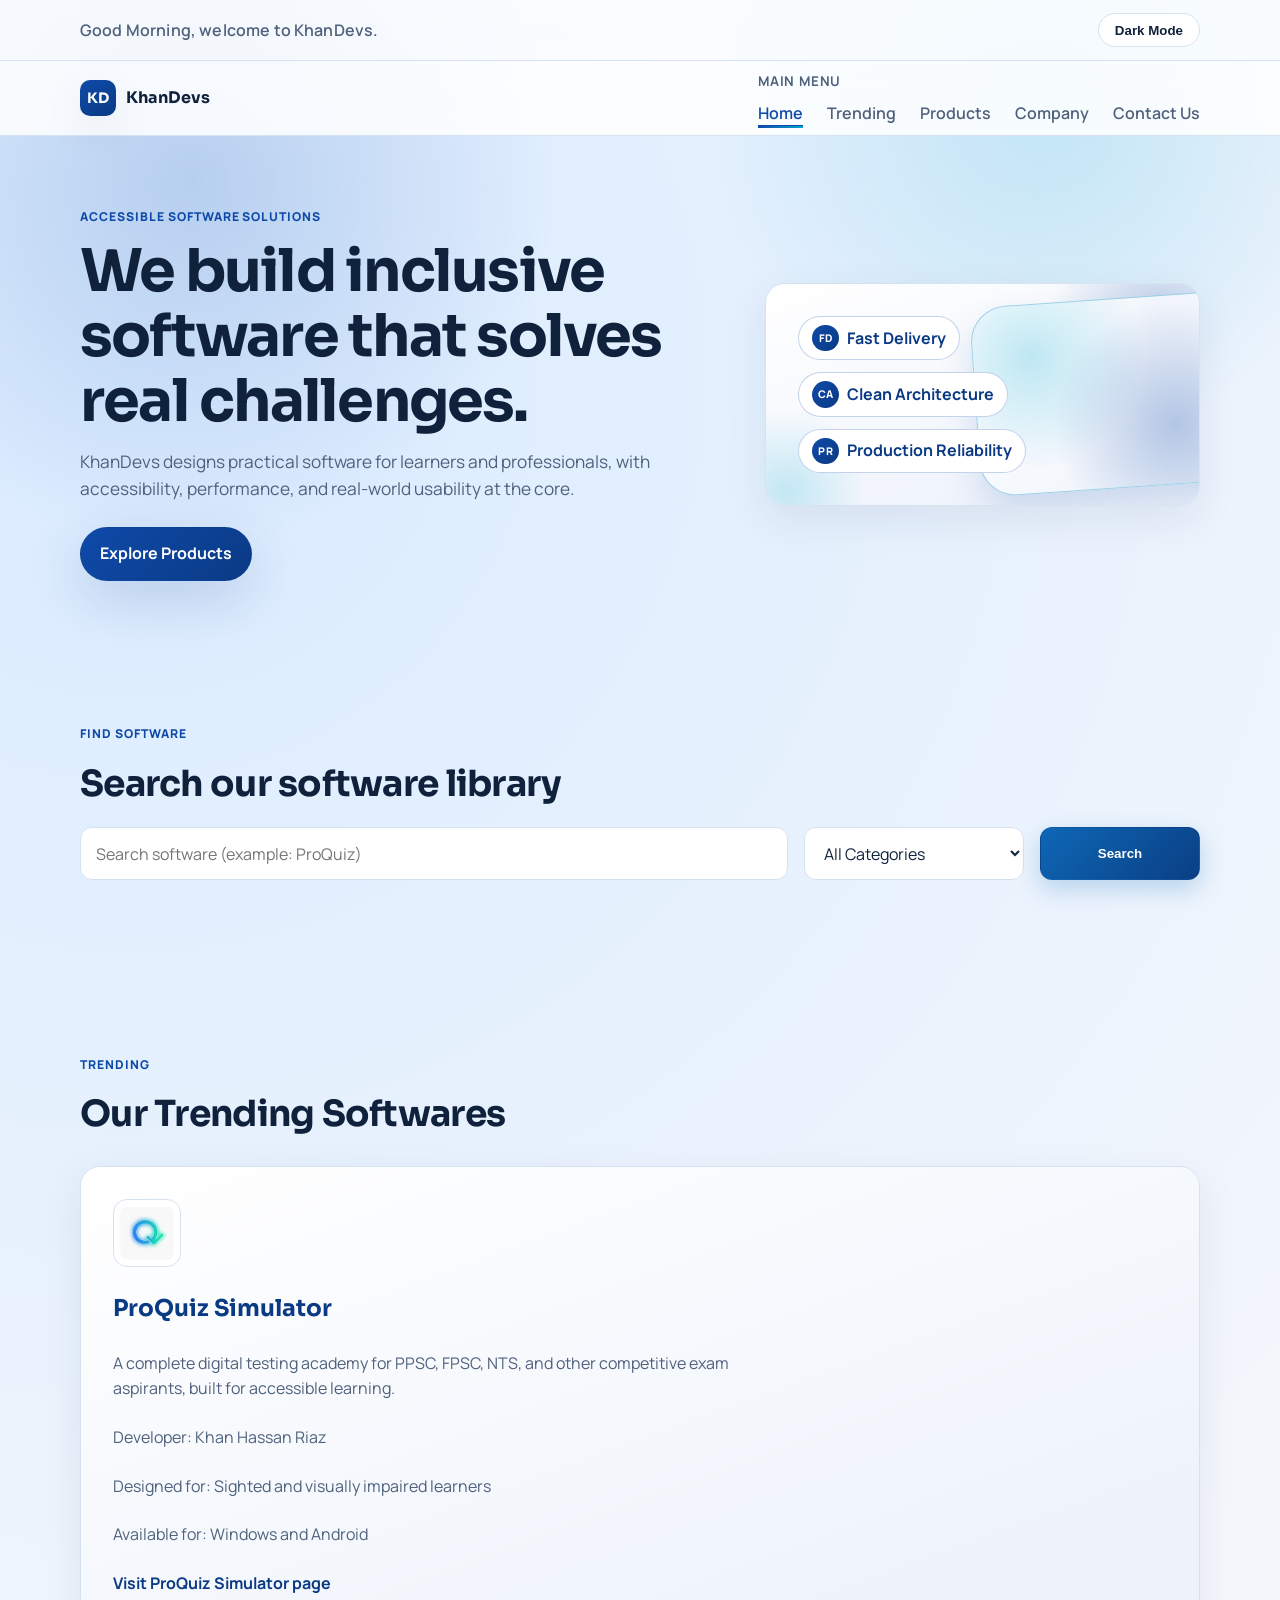
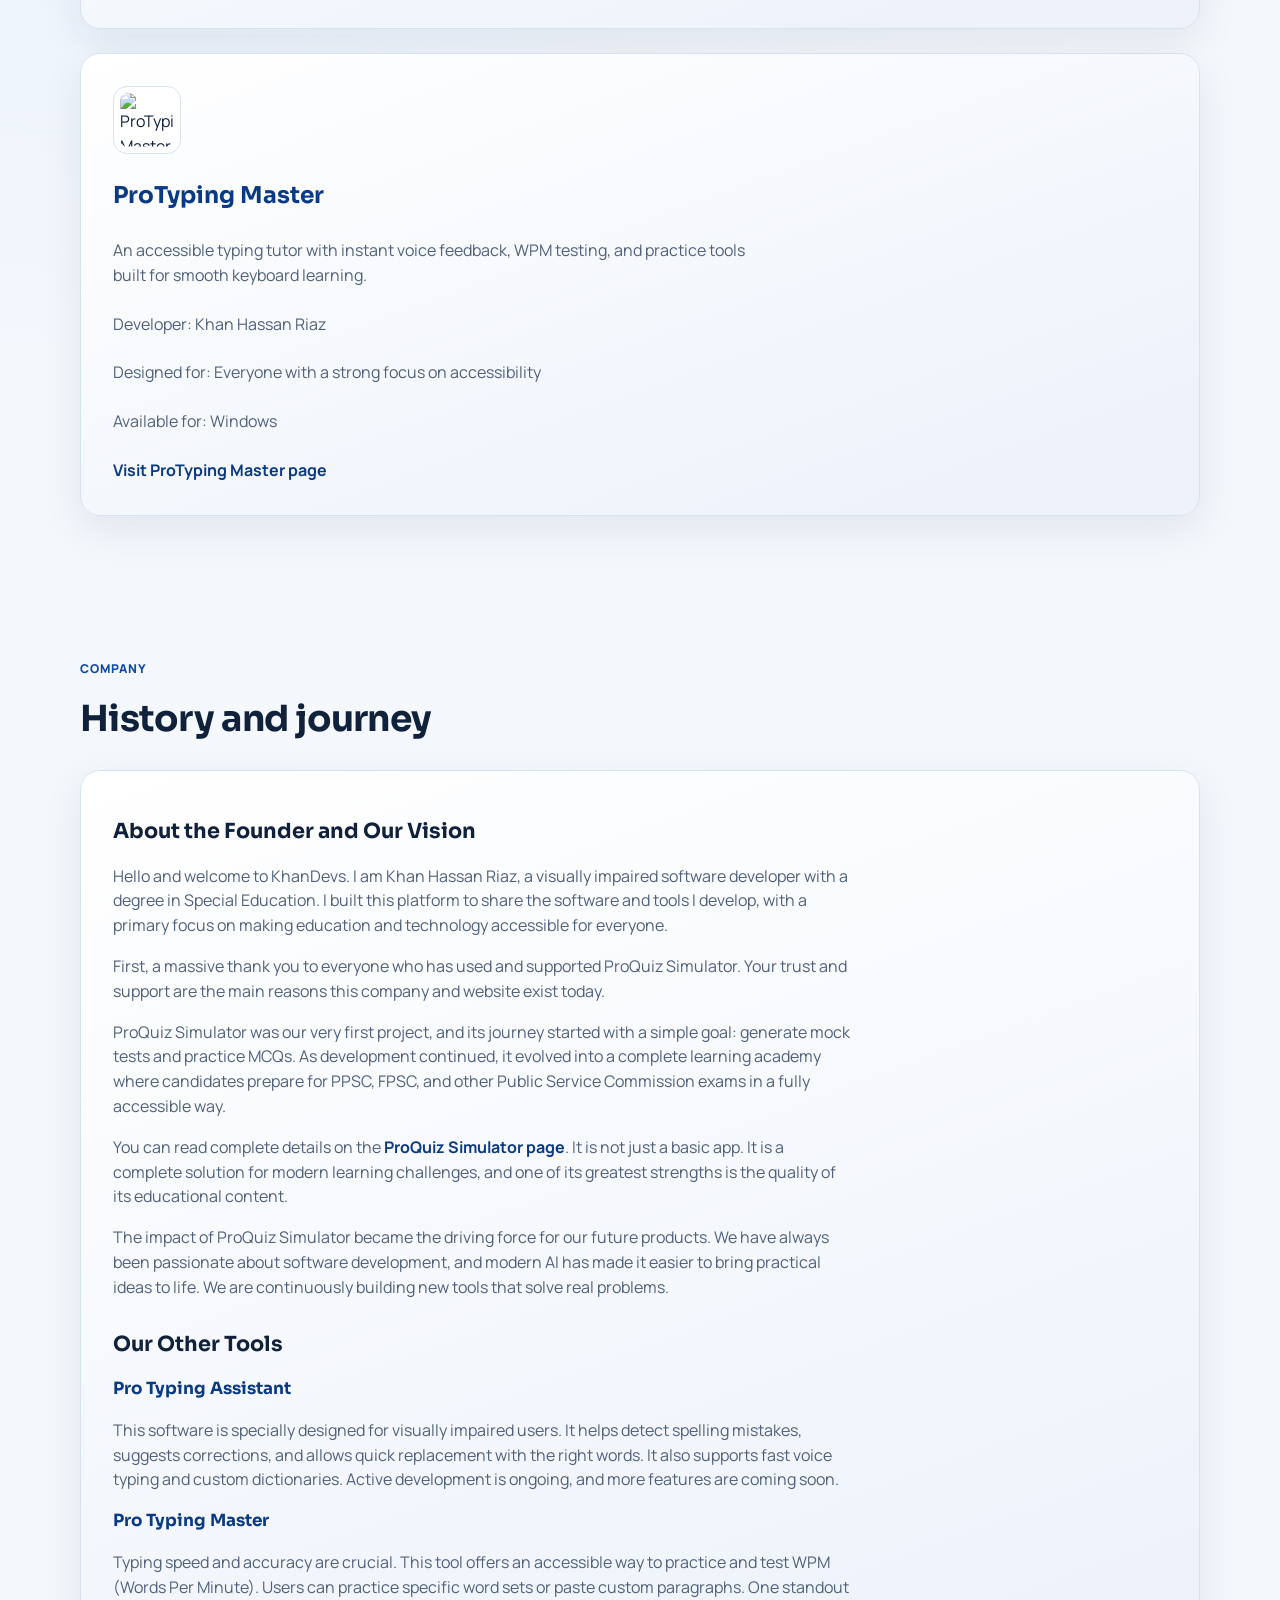
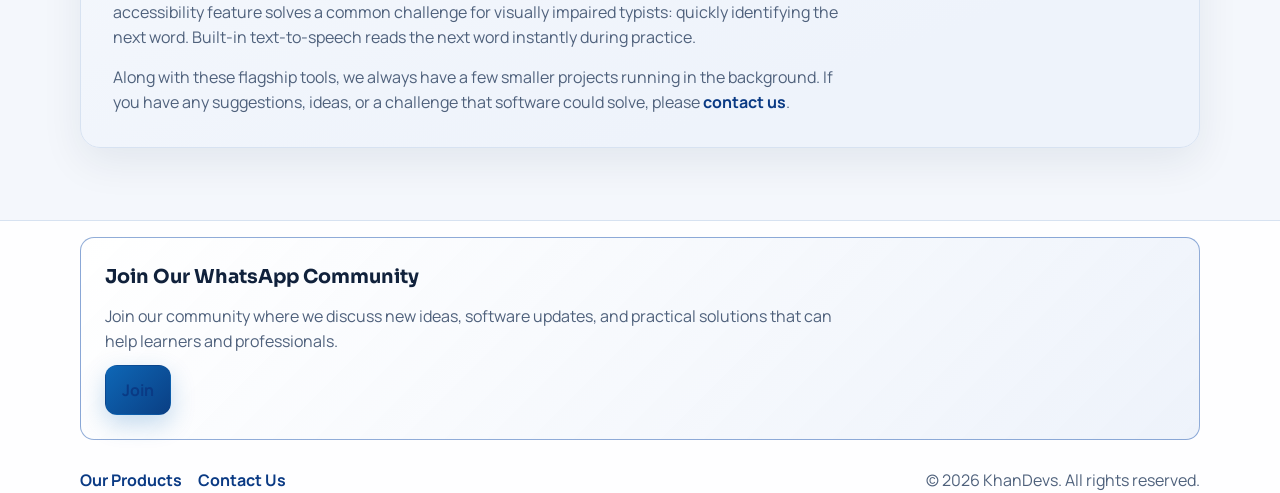
==== commit db8b10ef: "new changes" ====
--- a/index.html
+++ b/index.html
@@ -24,6 +24,15 @@
             rel="stylesheet"
           />
           <link rel="stylesheet" href="style.css" />
+
+          <!-- Google tag (gtag.js) -->
+          <script async src="https://www.googletagmanager.com/gtag/js?id=G-65MZ38PC4F"></script>
+          <script>
+            window.dataLayer = window.dataLayer || [];
+            function gtag(){dataLayer.push(arguments);}
+            gtag('js', new Date());
+            gtag('config', 'G-65MZ38PC4F');
+          </script>
         </head>
         <body>
           <div class="ambient" aria-hidden="true"></div>
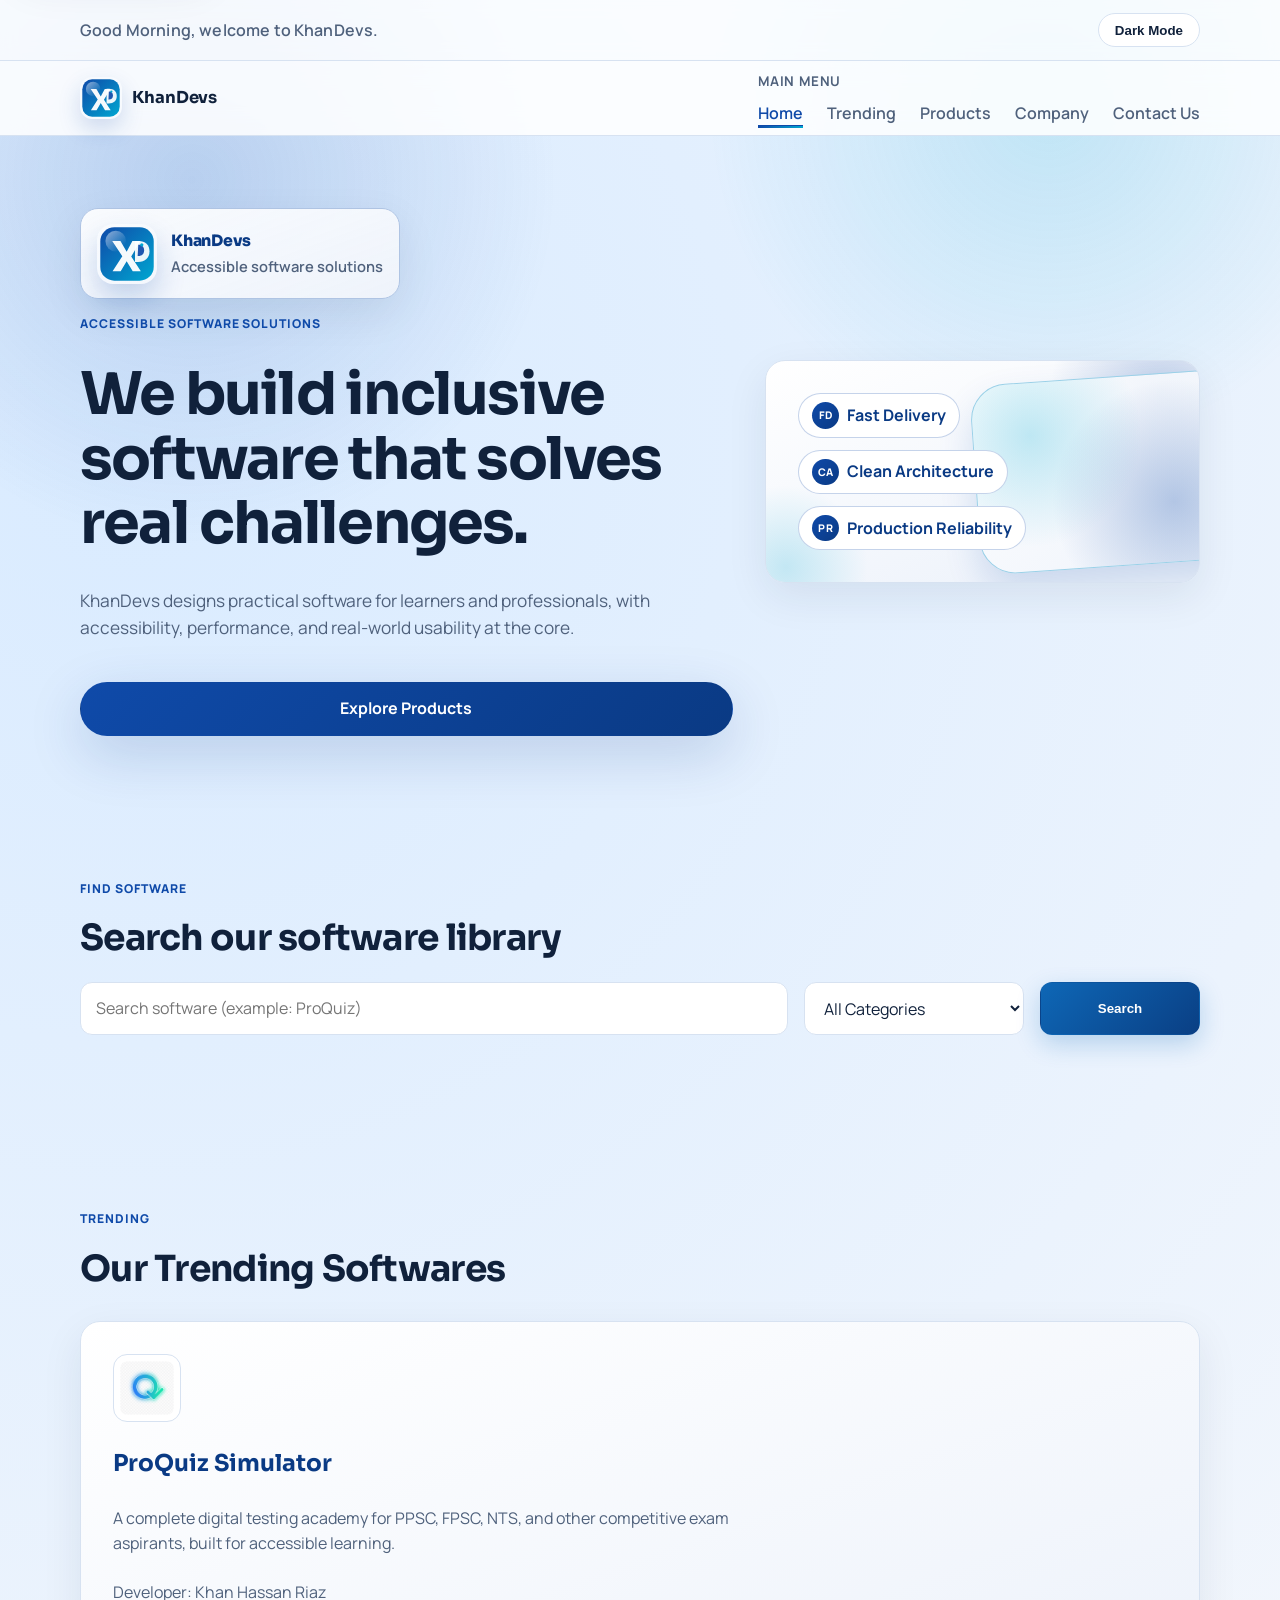
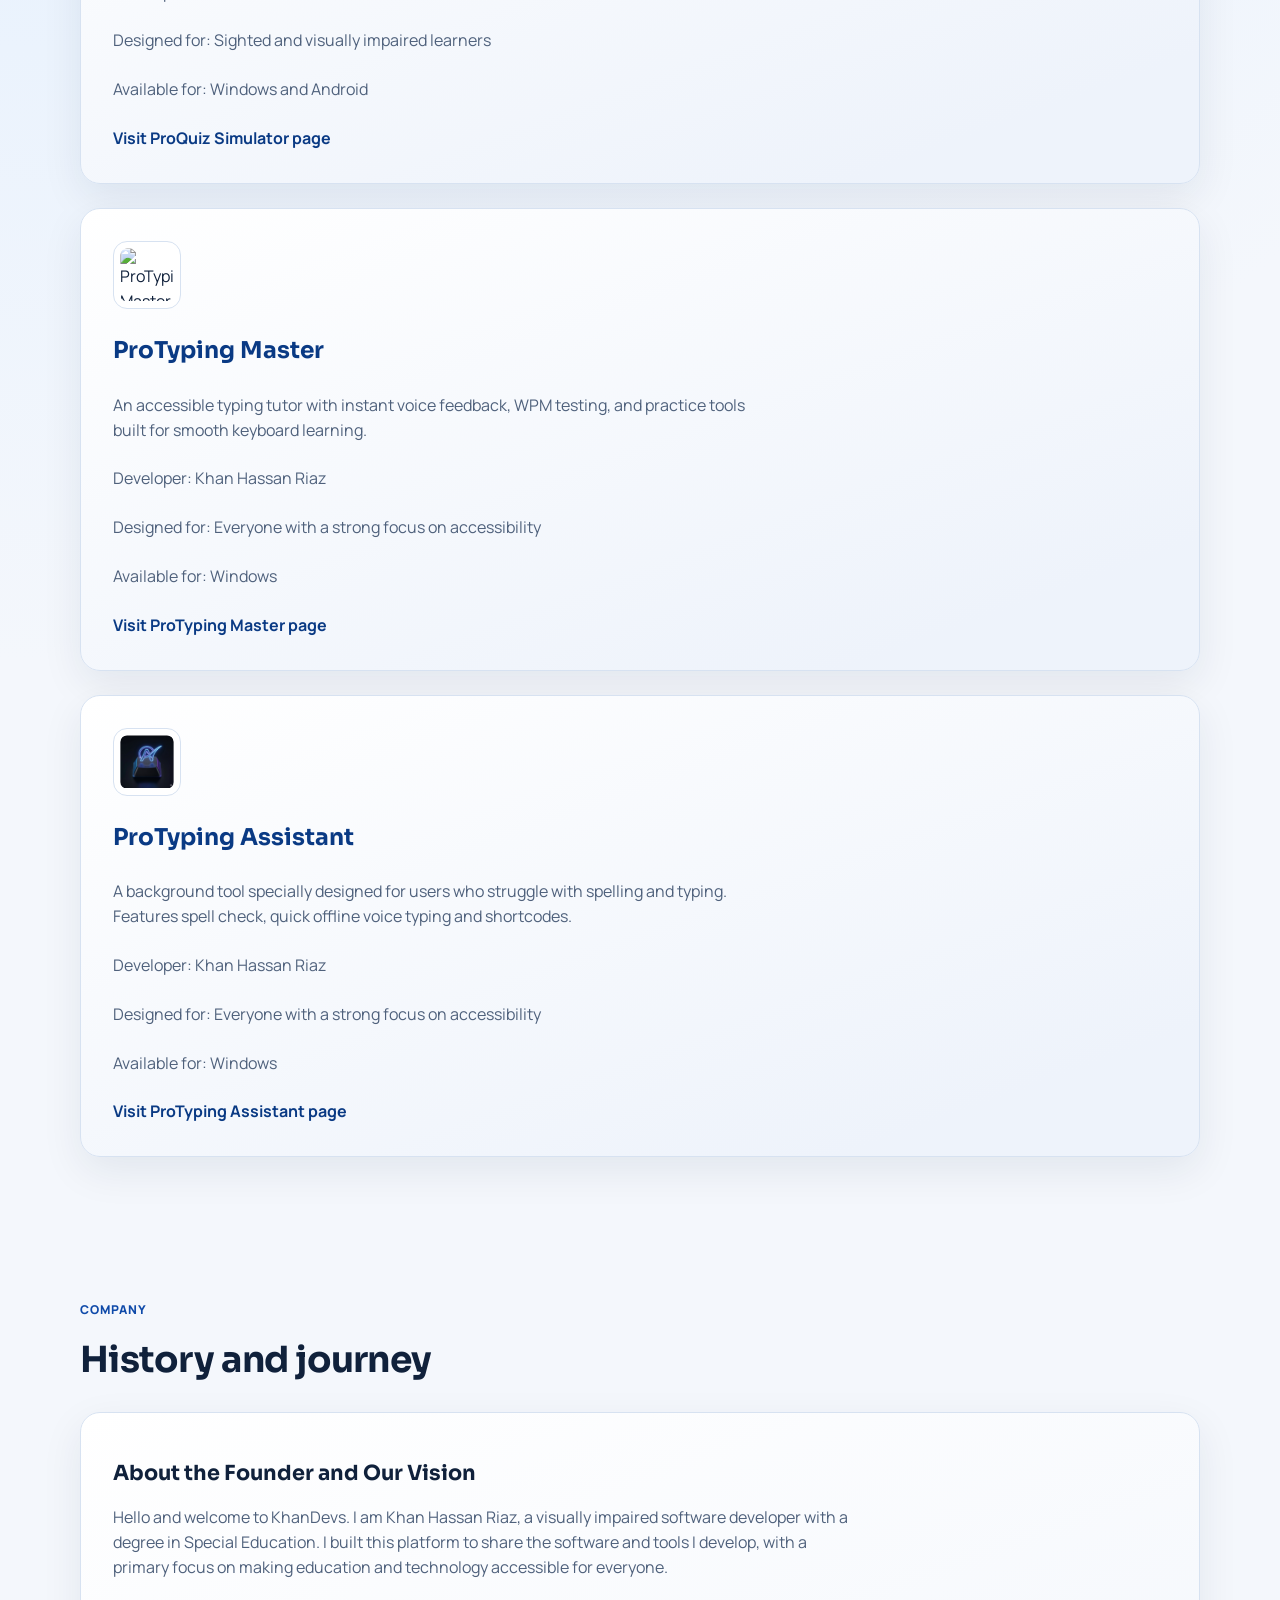
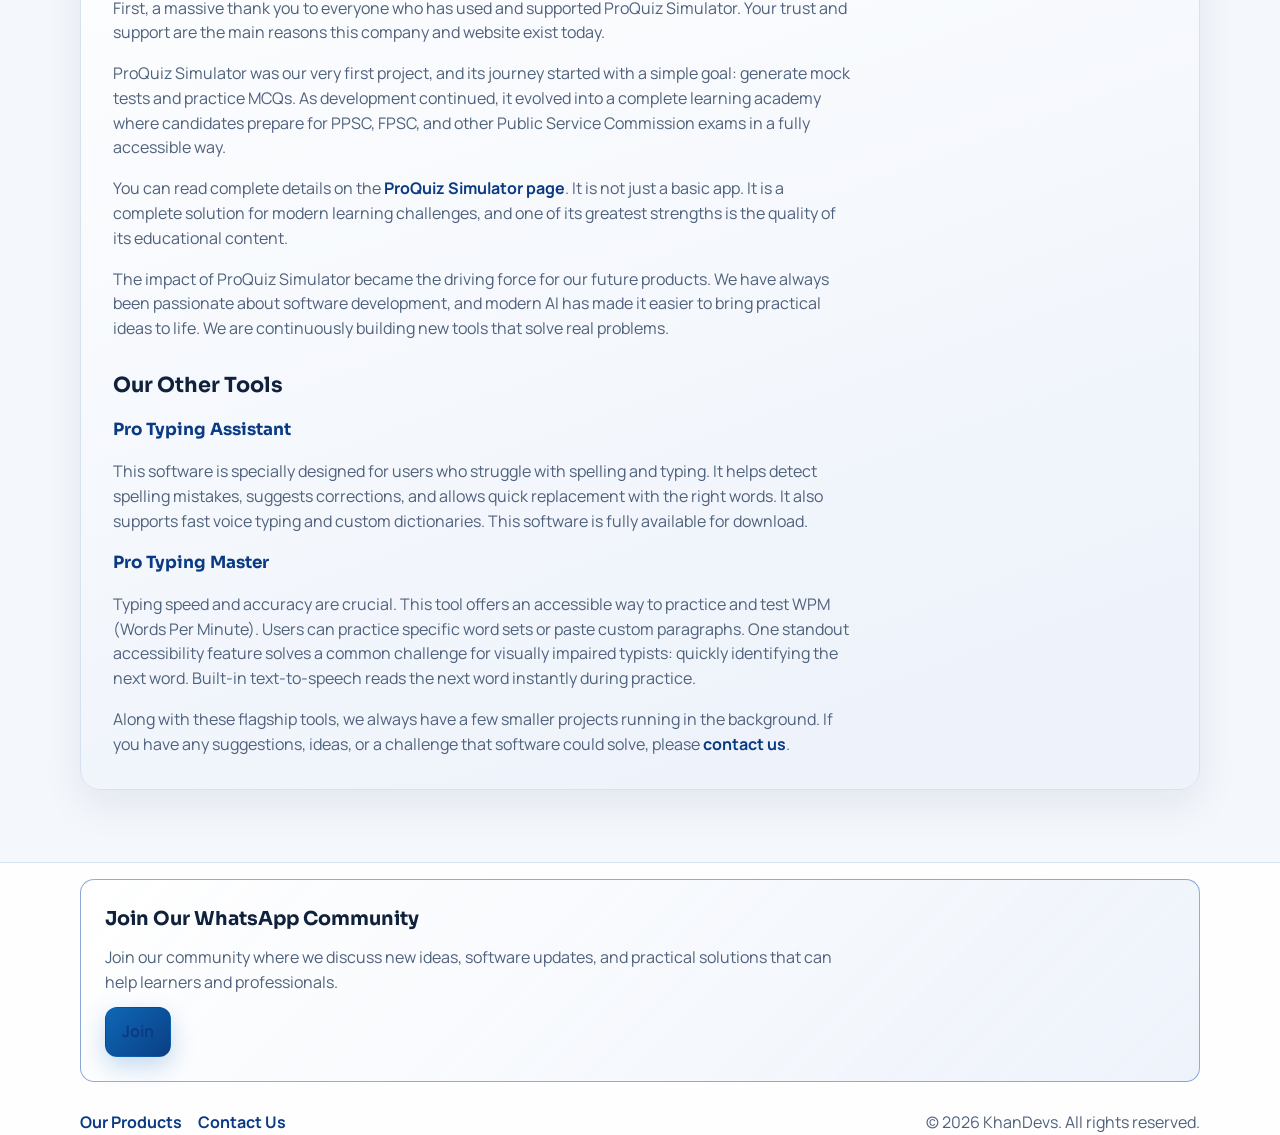
==== commit 0ebc8d53: "new changes" ====
--- a/index.html
+++ b/index.html
@@ -35,6 +35,7 @@
           </script>
         </head>
         <body>
+          <a class="skip-link" href="#main-content">Skip to main content</a>
           <div class="ambient" aria-hidden="true"></div>
 
           <div class="greeting-strip">
@@ -52,7 +53,7 @@
           <header class="site-header" id="home">
             <div class="container nav-wrap">
               <a class="brand" href="#home" aria-label="KhanDevs home">
-                <span class="brand-mark">KD</span>
+                      <img class="brand-logo" src="khandevs-logo.svg" alt="" aria-hidden="true" />
                 <span class="brand-name">KhanDevs</span>
               </a>
 
@@ -80,9 +81,16 @@
             </div>
           </header>
 
-          <main>
+          <main id="main-content">
             <section class="hero section container" aria-labelledby="hero-title">
               <div class="hero-content">
+                <div class="hero-brand-display" aria-hidden="true">
+                  <img class="hero-brand-logo" src="khandevs-logo.svg" alt="" />
+                  <div class="hero-brand-copy">
+                    <span class="hero-brand-label">KhanDevs</span>
+                    <span class="hero-brand-note">Accessible software solutions</span>
+                  </div>
+                </div>
                 <p class="eyebrow">Accessible Software Solutions</p>
                 <h1 id="hero-title">We build inclusive software that solves real challenges.</h1>
                 <p class="hero-copy">
@@ -137,7 +145,7 @@
                 <h2 id="trending-title">Our Trending Softwares</h2>
               </div>
 
-              <article class="software-card" aria-label="ProQuiz Simulator trending card">
+              <article class="software-card" aria-label="ProQuiz Simulator trending card" data-product-id="proquiz-simulator">
                 <img class="software-logo" src="icon.png" alt="ProQuiz Simulator logo" />
                 <h3>
                   <a href="proquiz-simulator.html">ProQuiz Simulator</a>
@@ -152,23 +160,35 @@
                 <a class="text-link" href="proquiz-simulator.html">Visit ProQuiz Simulator page</a>
               </article>
 
-              <article class="software-card" aria-label="ProTyping Master trending card">
-                <img class="software-logo" src="logo_ptm.png" alt="ProTyping Master logo" />
-                <h3>
-                  <a href="pro-typing-master.html">ProTyping Master</a>
-                </h3>
-                <p>
-                  An accessible typing tutor with instant voice feedback, WPM testing,
-                  and practice tools built for smooth keyboard learning.
-                </p>
-                <p>Developer: Khan Hassan Riaz</p>
-                <p>Designed for: Everyone with a strong focus on accessibility</p>
-                <p>Available for: Windows</p>
-                <a class="text-link" href="pro-typing-master.html">Visit ProTyping Master page</a>
-              </article>
-            </section>
-
-            <section class="section container" id="company" aria-labelledby="company-title">
+              <article class="software-card" aria-label="ProTyping Master trending card" data-product-id="pro-typing-master">
+                  <img class="software-logo" src="logo_ptm.png" alt="ProTyping Master logo" />
+                  <h3>
+                    <a href="pro-typing-master.html">ProTyping Master</a>
+                  </h3>
+                  <p>
+                    An accessible typing tutor with instant voice feedback, WPM testing,
+                    and practice tools built for smooth keyboard learning.
+                  </p>
+                  <p>Developer: Khan Hassan Riaz</p>
+                  <p>Designed for: Everyone with a strong focus on accessibility</p>
+                  <p>Available for: Windows</p>
+                  <a class="text-link" href="pro-typing-master.html">Visit ProTyping Master page</a>
+                </article>
+                <article class="software-card" aria-label="ProTyping Assistant trending card" data-product-id="protyping-assistant">
+                  <img class="software-logo" src="icon_pta.ico" alt="ProTyping Assistant logo" />
+                  <h3>
+                    <a href="protyping-assistant.html">ProTyping Assistant</a>
+                  </h3>
+                  <p>
+                    A background tool specially designed for users who struggle with spelling and typing. Features spell check, quick offline voice typing and shortcodes.
+                  </p>
+                  <p>Developer: Khan Hassan Riaz</p>
+                  <p>Designed for: Everyone with a strong focus on accessibility</p>
+                  <p>Available for: Windows</p>
+                  <a class="text-link" href="protyping-assistant.html">Visit ProTyping Assistant page</a>
+                </article>
+              </section>
+              <section class="section container" id="company" aria-labelledby="company-title">
               <div class="section-heading">
                 <p class="eyebrow">Company</p>
                 <h2 id="company-title">History and journey</h2>
@@ -213,11 +233,10 @@
                 <h3>Our Other Tools</h3>
                 <h4>Pro Typing Assistant</h4>
                 <p>
-                  This software is specially designed for visually impaired users.
-                  It helps detect spelling mistakes, suggests corrections, and
-                  allows quick replacement with the right words. It also supports
-                  fast voice typing and custom dictionaries. Active development is
-                  ongoing, and more features are coming soon.
+                    This software is specially designed for users who struggle with spelling and typing.
+                    It helps detect spelling mistakes, suggests corrections, and
+                    allows quick replacement with the right words. It also supports
+                    fast voice typing and custom dictionaries. This software is fully available for download.
                 </p>
 
                 <h4>Pro Typing Master</h4>
@@ -269,3 +288,5 @@
           <script src="script.js" defer></script>
         </body>
       </html>
+
+
--- a/style.css
+++ b/style.css
@@ -149,6 +149,19 @@
   font-weight: 700;
 }
 
+.brand-logo {
+  width: 42px;
+  height: 42px;
+  display: block;
+  border-radius: 12px;
+  box-shadow: 0 10px 22px color-mix(in srgb, var(--brand) 18%, transparent);
+}
+
+.brand-name {
+  font-size: 1.03rem;
+  letter-spacing: -0.01em;
+}
+
 .brand-mark {
   display: inline-flex;
   align-items: center;
@@ -262,6 +275,51 @@
   gap: var(--space-5);
   align-items: center;
   padding-top: var(--space-7);
+}
+
+.hero-content {
+  display: grid;
+  gap: var(--space-3);
+  align-content: start;
+}
+
+.hero-brand-display {
+  display: inline-flex;
+  align-items: center;
+  gap: 0.9rem;
+  width: fit-content;
+  padding: 0.9rem 1rem;
+  border-radius: 18px;
+  border: 1px solid color-mix(in srgb, var(--brand) 20%, var(--line));
+  background: linear-gradient(160deg, color-mix(in srgb, var(--surface) 90%, transparent), var(--surface-soft));
+  box-shadow: var(--shadow-soft);
+}
+
+.hero-brand-logo {
+  width: 60px;
+  height: 60px;
+  display: block;
+  border-radius: 16px;
+  box-shadow: 0 14px 28px color-mix(in srgb, var(--brand) 22%, transparent);
+}
+
+.hero-brand-copy {
+  display: grid;
+  gap: 0.08rem;
+}
+
+.hero-brand-label {
+  color: var(--brand-strong);
+  font-family: "Sora", "Segoe UI", sans-serif;
+  font-size: 0.98rem;
+  font-weight: 800;
+  letter-spacing: -0.02em;
+}
+
+.hero-brand-note {
+  color: var(--ink-muted);
+  font-size: 0.92rem;
+  font-weight: 600;
 }
 
 .eyebrow {
@@ -994,6 +1052,27 @@
   border: 0;
 }
 
+.skip-link {
+  position: absolute;
+  left: 1rem;
+  top: 0.75rem;
+  z-index: 60;
+  padding: 0.7rem 1rem;
+  border-radius: 999px;
+  border: 1px solid var(--line);
+  background: var(--surface);
+  color: var(--ink);
+  font-weight: 800;
+  text-decoration: none;
+  box-shadow: var(--shadow-soft);
+  transform: translateY(-180%);
+  transition: transform var(--duration) ease;
+}
+
+.skip-link:focus {
+  transform: translateY(0);
+}
+
 a:focus-visible,
 button:focus-visible,
 input:focus-visible,
@@ -1144,6 +1223,15 @@
     display: none;
   }
 
+  .hero-brand-display {
+    padding: 0.8rem 0.9rem;
+  }
+
+  .hero-brand-logo {
+    width: 52px;
+    height: 52px;
+  }
+
   .greeting-inner {
     flex-wrap: wrap;
   }
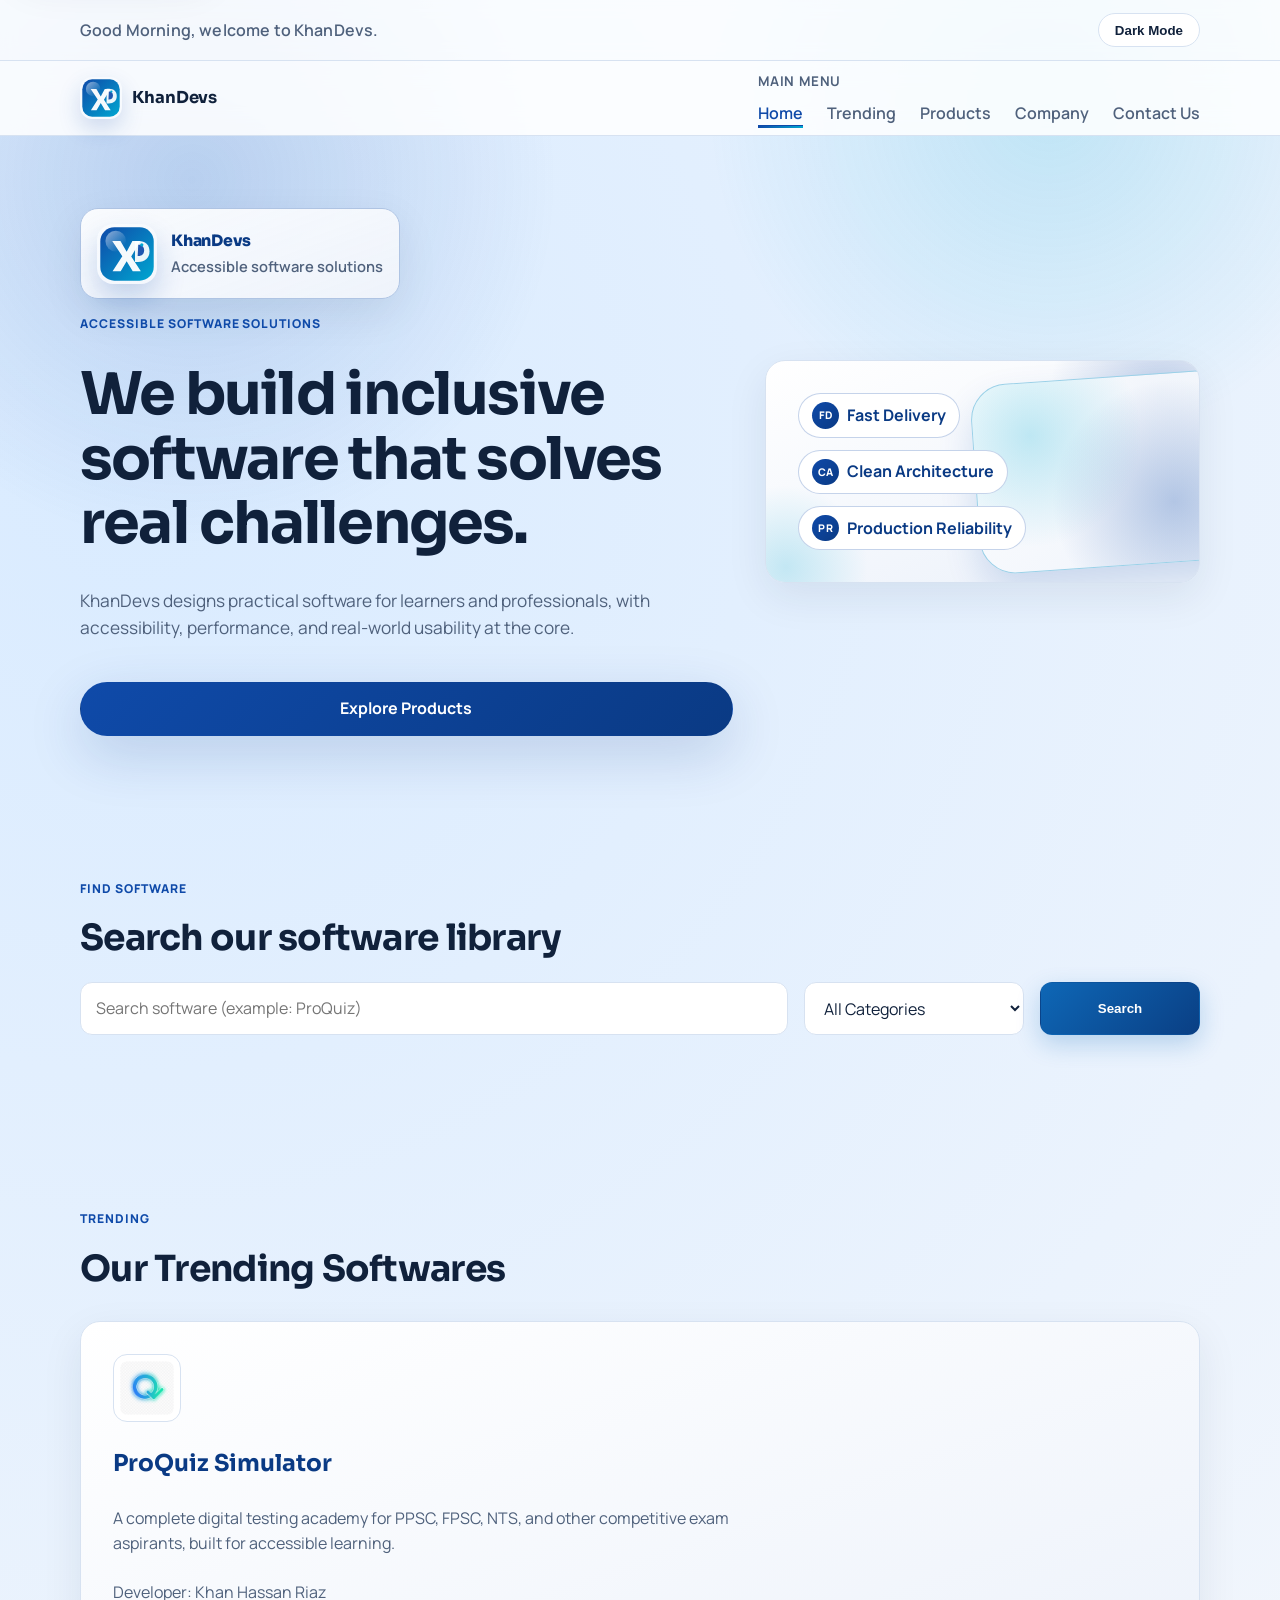
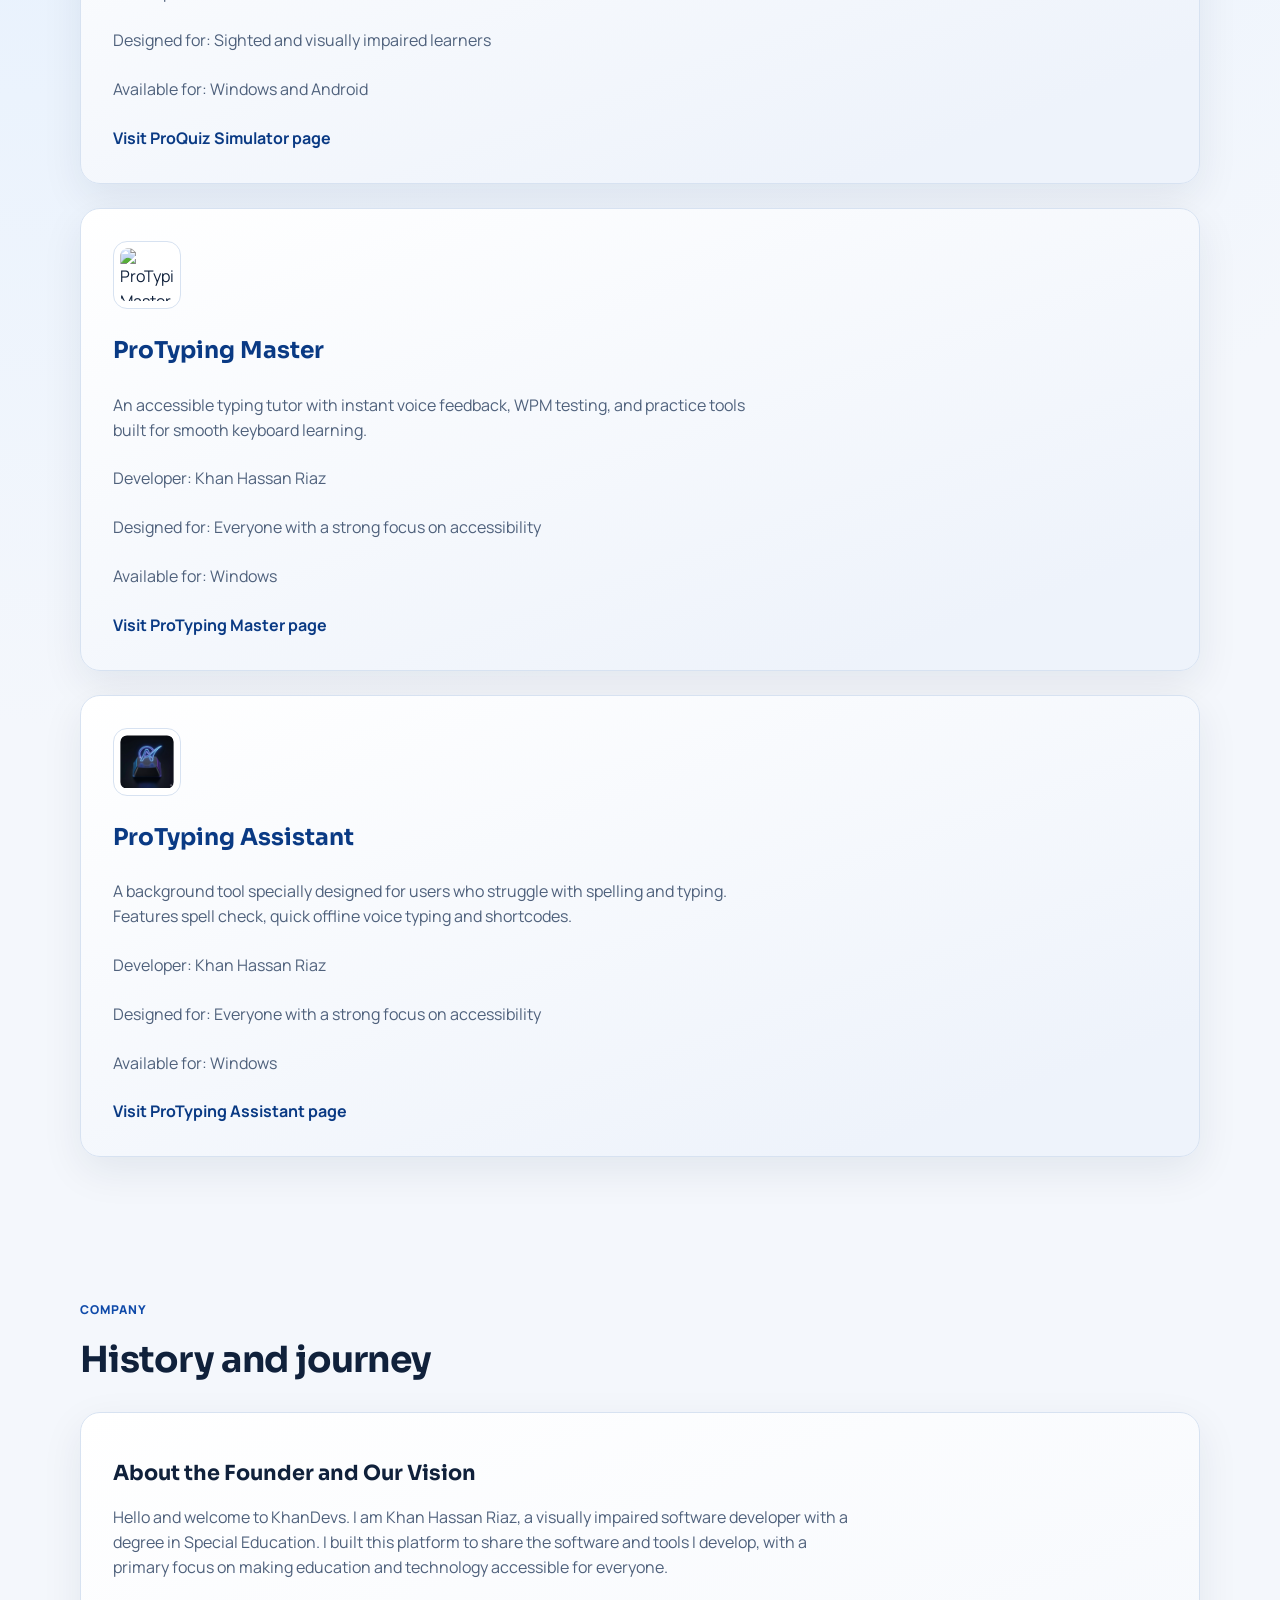
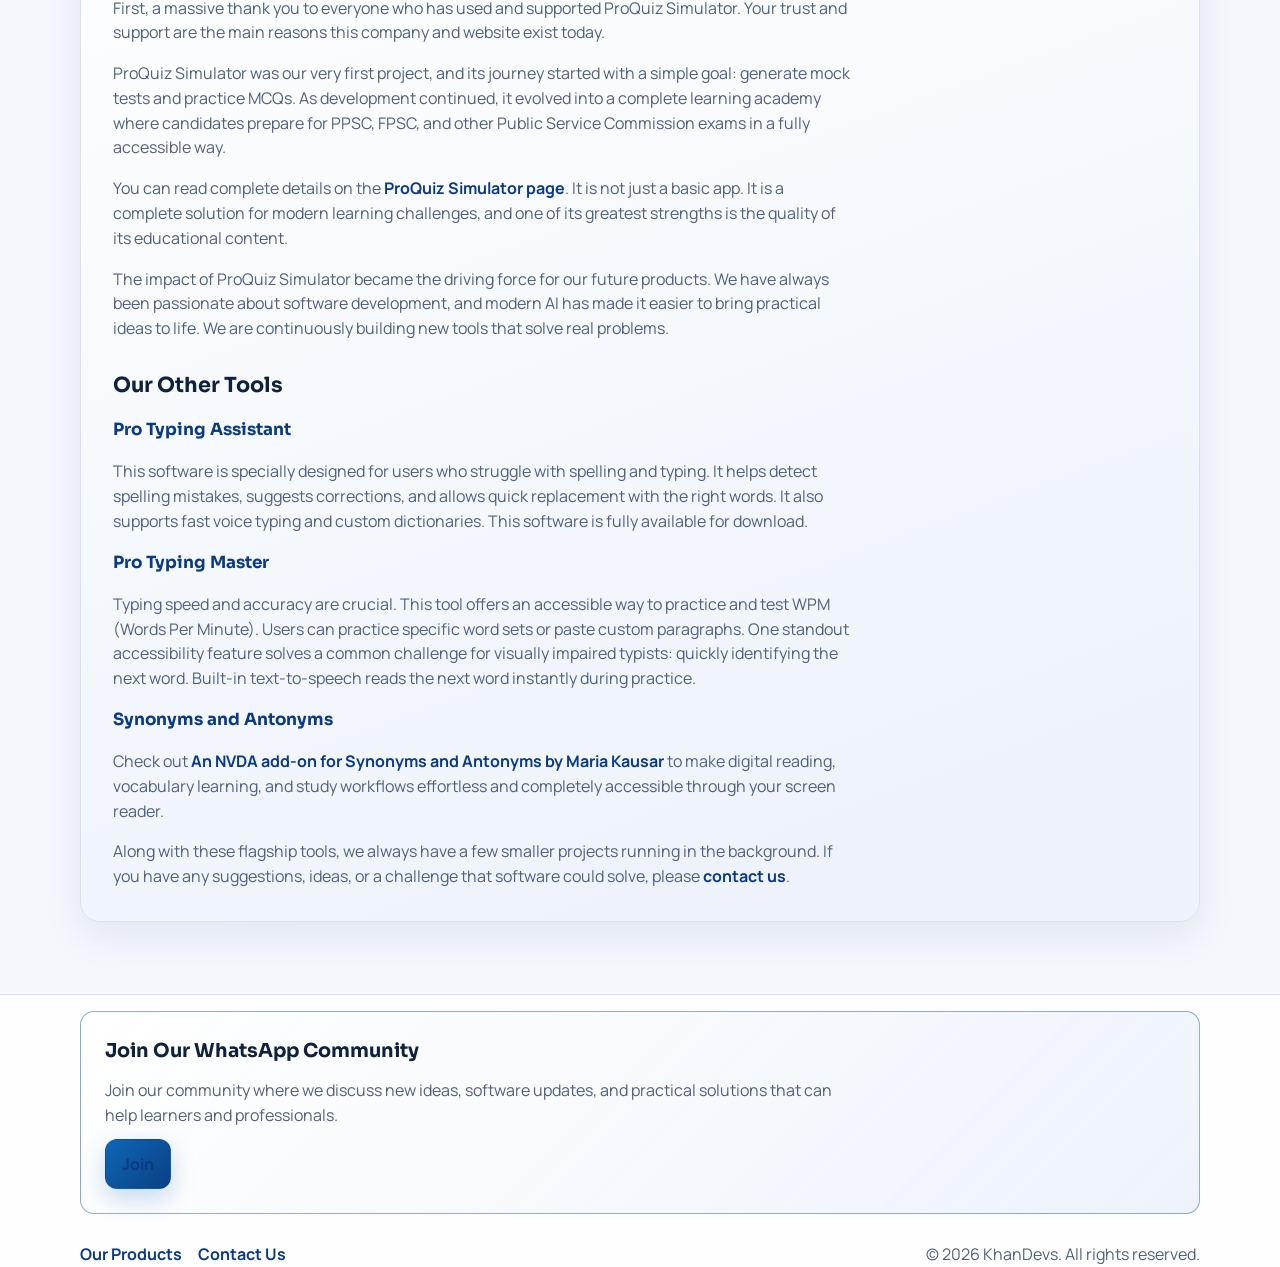
==== commit f7ea45f3: "Add Synonyms and Antonyms NVDA add-on page" ====
--- a/index.html
+++ b/index.html
@@ -250,6 +250,11 @@
                   practice.
                 </p>
 
+                <h4>Synonyms and Antonyms</h4>
+                <p>
+                  Check out <a class="text-link" href="synonyms-and-antonyms.html">An NVDA add-on for Synonyms and Antonyms by Maria Kausar</a> to make digital reading, vocabulary learning, and study workflows effortless and completely accessible through your screen reader.
+                </p>
+
                 <p>
                   Along with these flagship tools, we always have a few smaller
                   projects running in the background. If you have any suggestions,
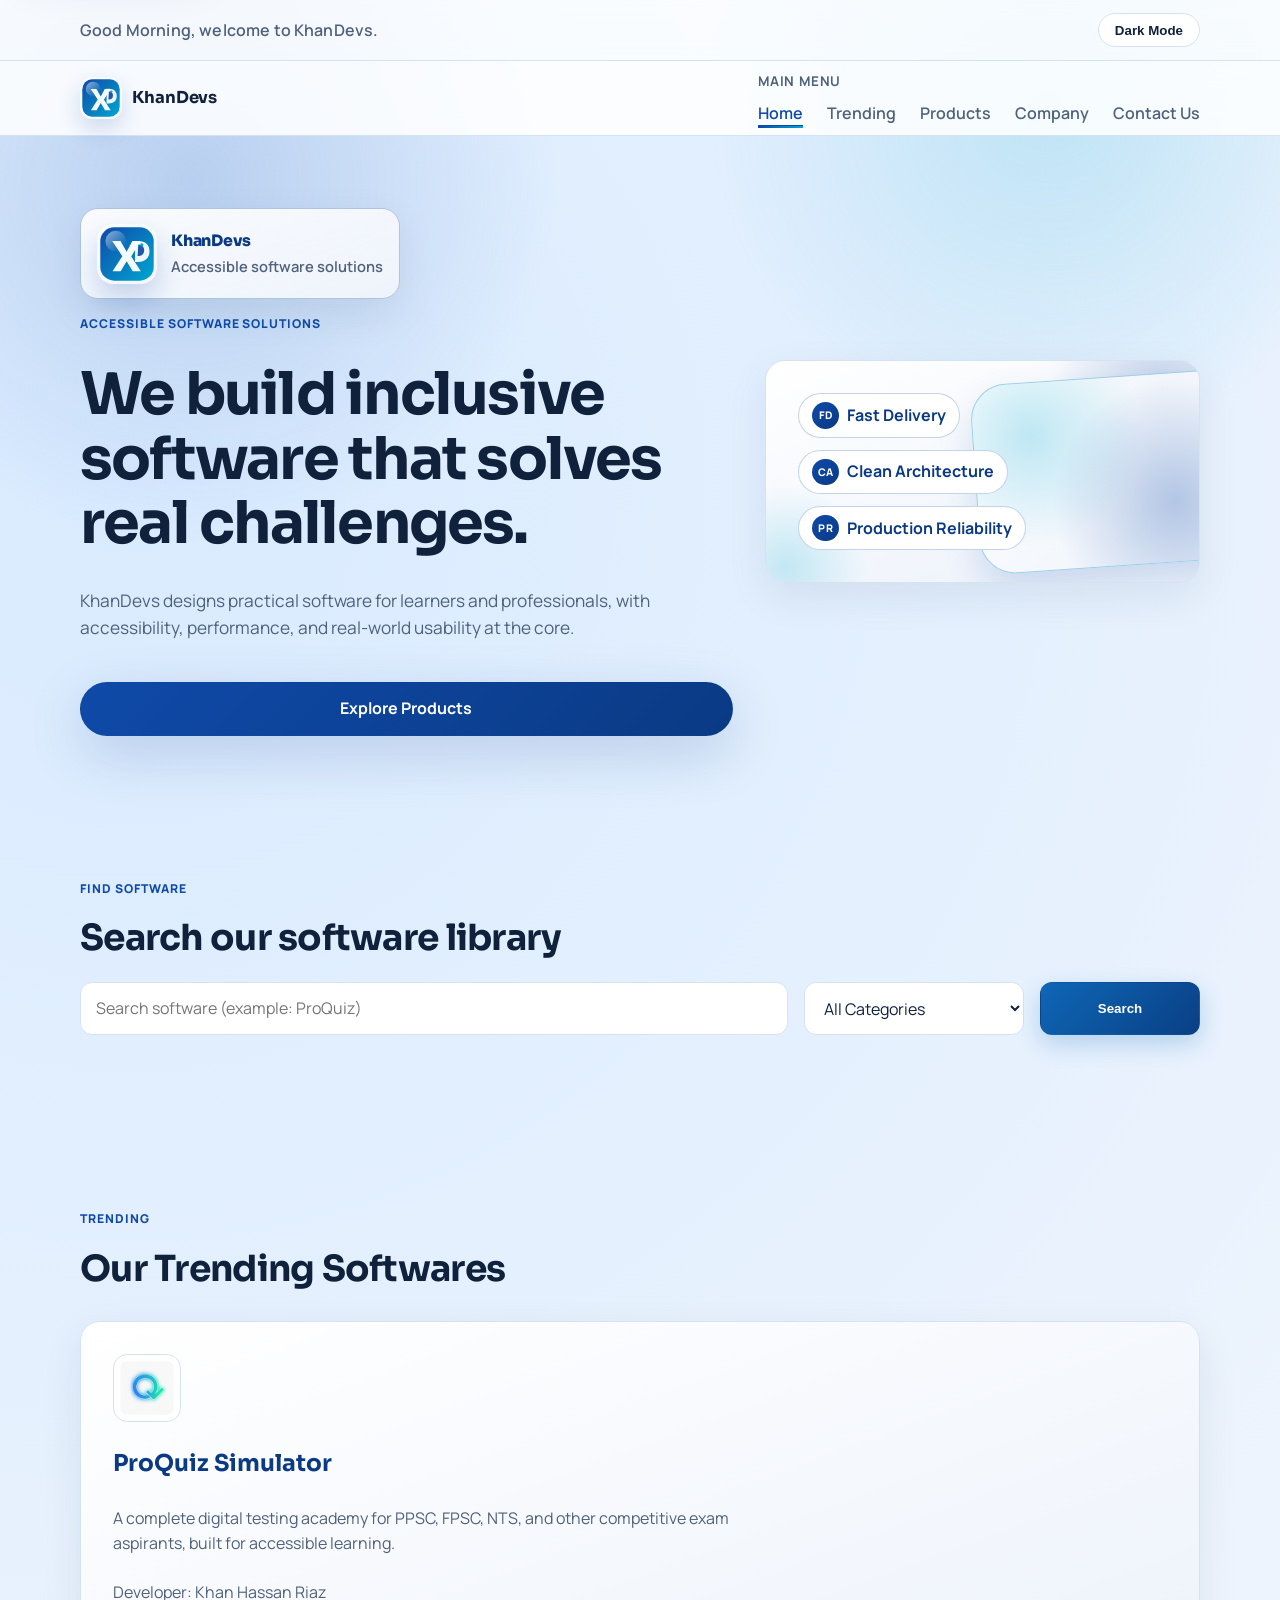
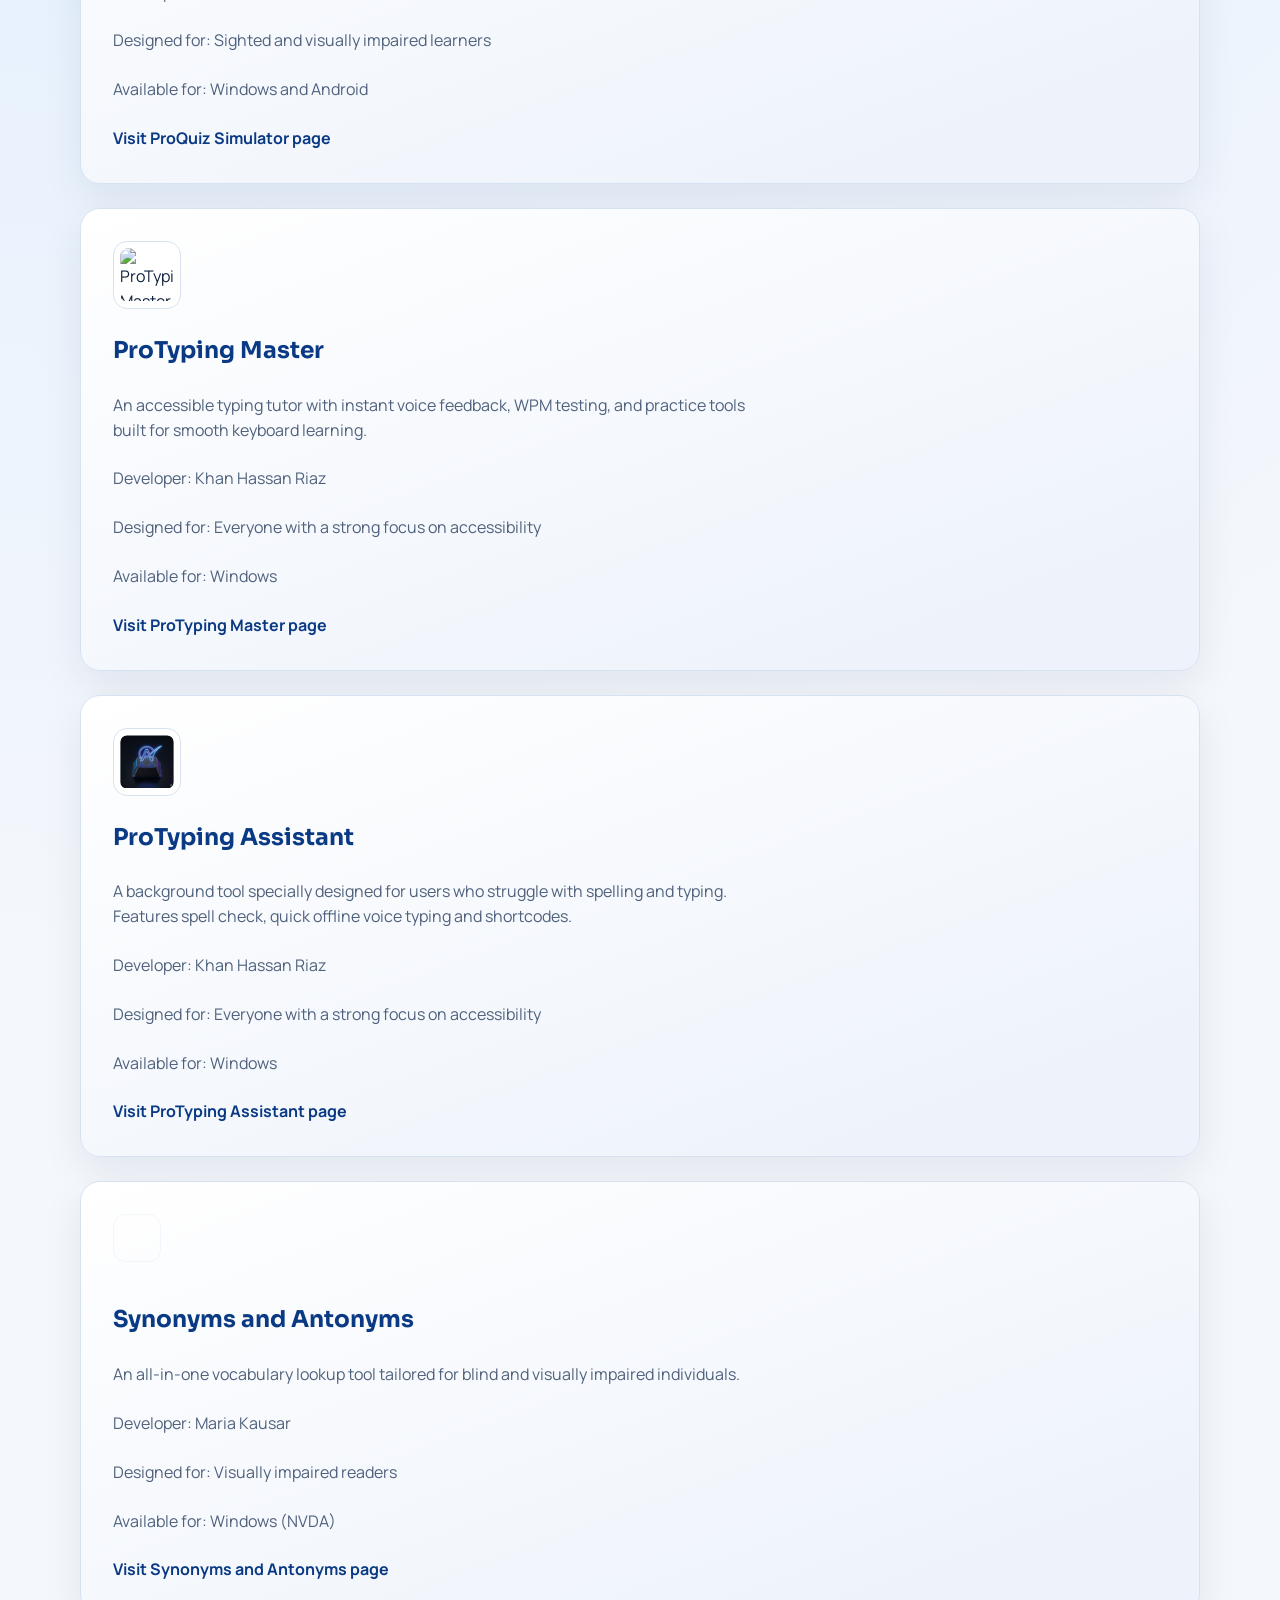
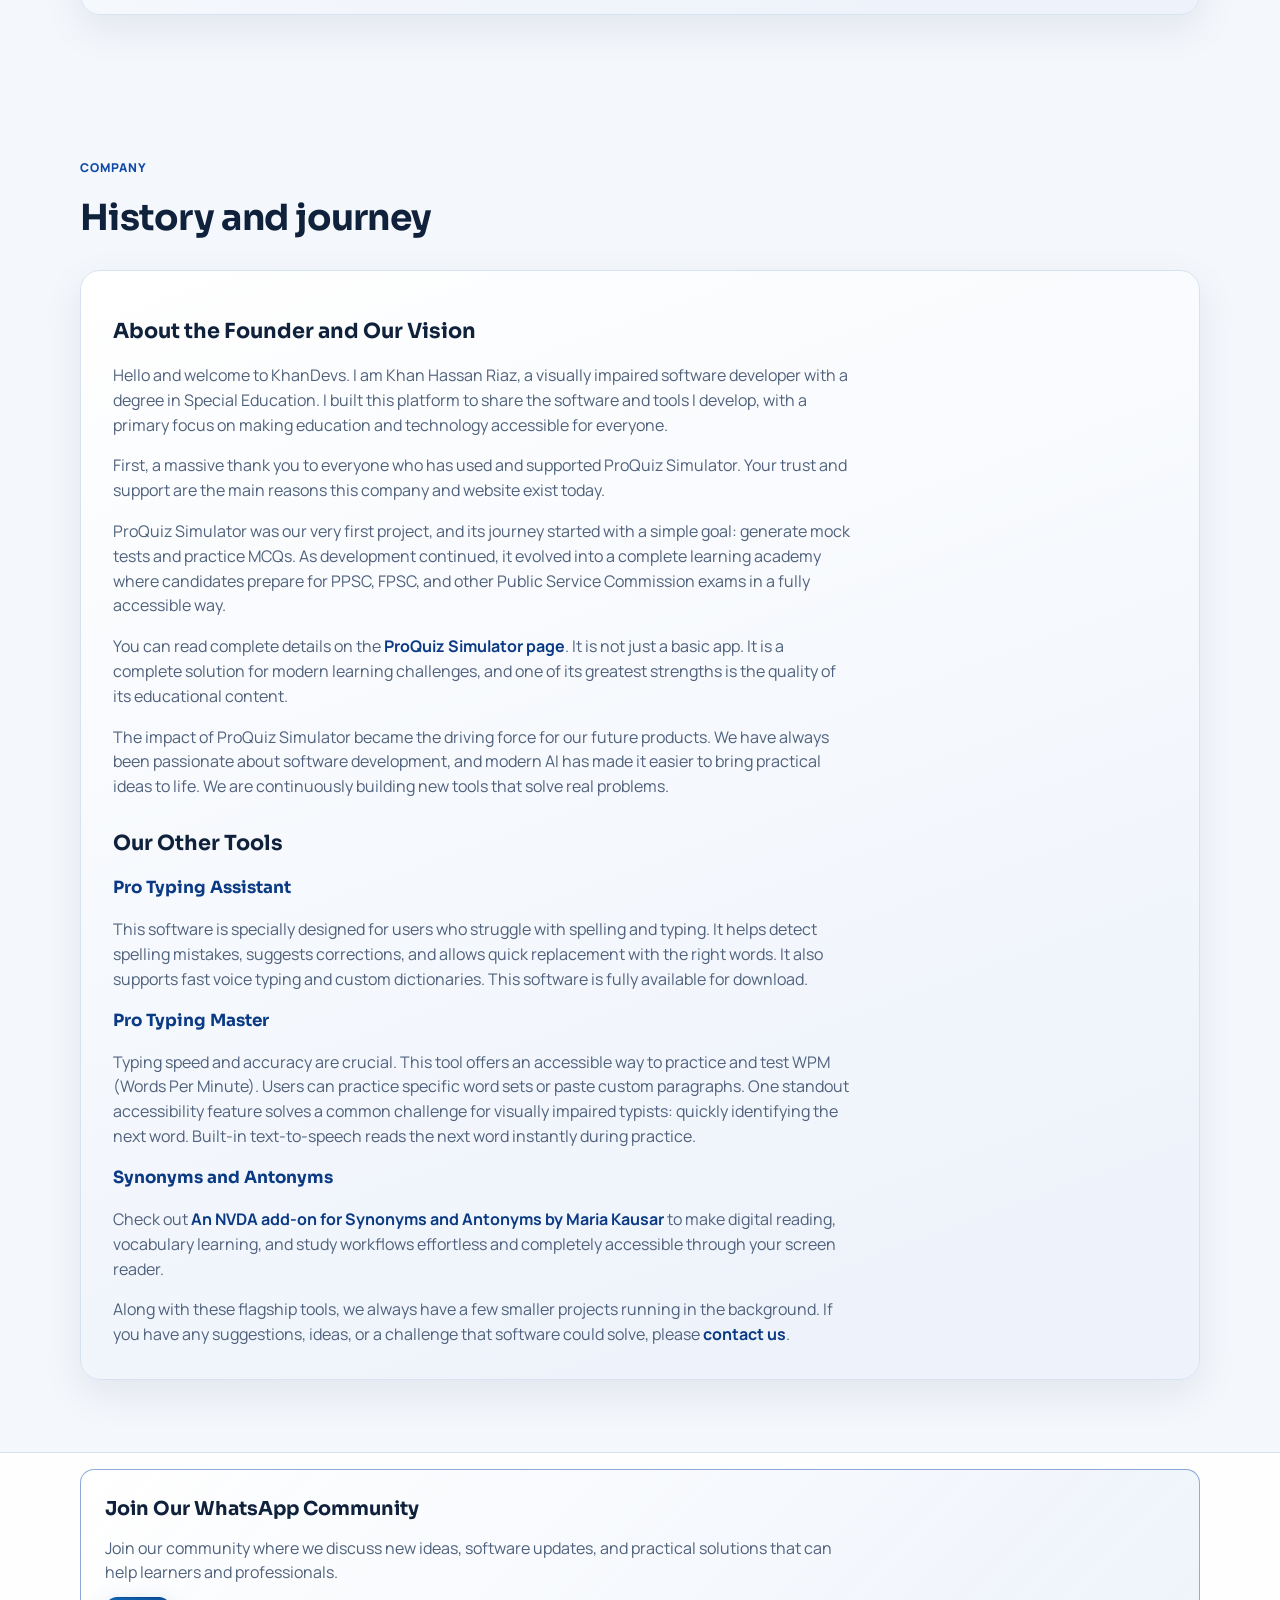
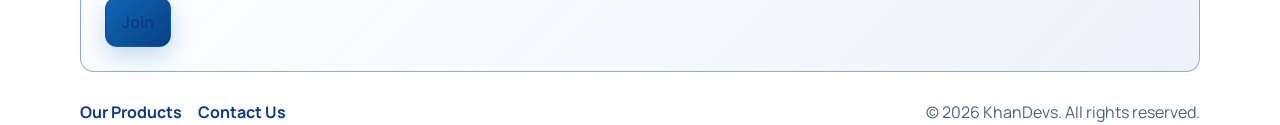
==== commit 2e703892: "Add Synonyms and Antonyms to products, trending, and search" ====
--- a/index.html
+++ b/index.html
@@ -187,6 +187,20 @@
                   <p>Available for: Windows</p>
                   <a class="text-link" href="protyping-assistant.html">Visit ProTyping Assistant page</a>
                 </article>
+
+                <article class="software-card" aria-label="Synonyms and Antonyms trending card" data-product-id="synonyms-antonyms">
+                  <div class="result-logo-placeholder" aria-hidden="true" style="width:48px; height:48px; border-radius:12px; background:var(--surface-3); display:inline-block; margin-bottom:1rem;"></div>
+                  <h3>
+                    <a href="synonyms-and-antonyms.html">Synonyms and Antonyms</a>
+                  </h3>
+                  <p>
+                    An all-in-one vocabulary lookup tool tailored for blind and visually impaired individuals.
+                  </p>
+                  <p>Developer: Maria Kausar</p>
+                  <p>Designed for: Visually impaired readers</p>
+                  <p>Available for: Windows (NVDA)</p>
+                  <a class="text-link" href="synonyms-and-antonyms.html">Visit Synonyms and Antonyms page</a>
+                </article>
               </section>
               <section class="section container" id="company" aria-labelledby="company-title">
               <div class="section-heading">
